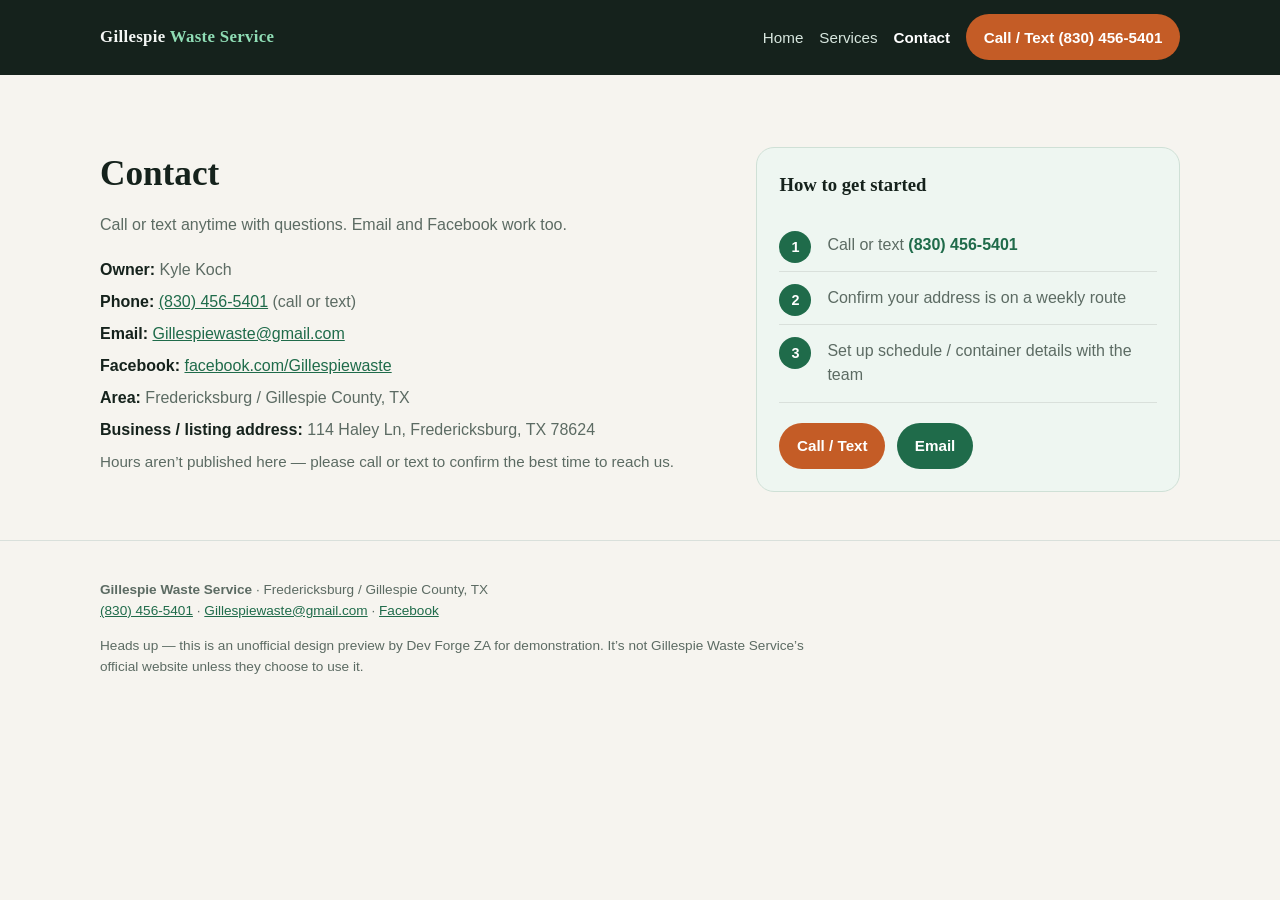
==== contact.html @ 2f37838c "Ship 3-page Gillespie Waste Service GitHub Pages preview. Home, Services, and Contact with call/text" ====
<!DOCTYPE html>
<html lang="en">
<head>
  <meta charset="utf-8" />
  <meta name="viewport" content="width=device-width, initial-scale=1" />
  <title>Contact | Gillespie Waste Service</title>
  <meta name="description" content="Call or text (830) 456-5401 · Gillespiewaste@gmail.com · Fredericksburg / Gillespie County, TX." />
  <meta property="og:title" content="Gillespie Waste Service | Gillespie County, TX" />
  <meta property="og:description" content="Call or text (830) 456-5401 · Gillespiewaste@gmail.com · Fredericksburg / Gillespie County, TX." />
  <meta property="og:type" content="website" />
  <link rel="icon" href="data:image/svg+xml,%3Csvg xmlns='http://www.w3.org/2000/svg' viewBox='0 0 64 64'%3E%3Crect width='64' height='64' rx='12' fill='%231f6b4a'/%3E%3Ctext x='32' y='42' text-anchor='middle' font-size='28' fill='white' font-family='Georgia'%3EG%3C/text%3E%3C/svg%3E" />
  <link rel="stylesheet" href="css/styles.css" />
</head>
<body>
  <header>
    <div class="wrap nav">
      <a class="brand" href="index.html">Gillespie <span>Waste Service</span></a>
      <nav>
        <a href="index.html">Home</a>
        <a href="services.html">Services</a>
        <a href="contact.html" aria-current="page">Contact</a>
        <a class="btn" href="tel:+18304565401">Call / Text (830) 456-5401</a>
      </nav>
    </div>
  </header>
  <main>
    <section>
      <div class="wrap two">
        <div>
          <h2>Contact</h2>
          <p class="lead">Call or text anytime with questions. Email and Facebook work too.</p>
          <div class="contact-lines" style="margin-top:1.25rem;">
            <p><strong>Owner:</strong> Kyle Koch</p>
            <p><strong>Phone:</strong> <a href="tel:+18304565401">(830) 456-5401</a> (call or text)</p>
            <p><strong>Email:</strong> <a href="mailto:Gillespiewaste@gmail.com">Gillespiewaste@gmail.com</a></p>
            <p><strong>Facebook:</strong> <a href="https://www.facebook.com/Gillespiewaste/" target="_blank" rel="noopener">facebook.com/Gillespiewaste</a></p>
            <p><strong>Area:</strong> Fredericksburg / Gillespie County, TX</p>
            <p><strong>Business / listing address:</strong> 114 Haley Ln, Fredericksburg, TX 78624</p>
            <p class="note">Hours aren’t published here — please call or text to confirm the best time to reach us.</p>
          </div>
        </div>
        <div class="panel">
          <h3>How to get started</h3>
          <ol class="steps">
            <li>Call or text <a href="tel:+18304565401">(830) 456-5401</a></li>
            <li>Confirm your address is on a weekly route</li>
            <li>Set up schedule / container details with the team</li>
          </ol>
          <div class="cta-row" style="margin-top:1.25rem;">
            <a class="btn" href="tel:+18304565401">Call / Text</a>
            <a class="btn secondary" href="mailto:Gillespiewaste@gmail.com?subject=Service%20inquiry">Email</a>
          </div>
        </div>
      </div>
    </section>
  </main>

  <footer>
    <div class="wrap">
      <p><strong>Gillespie Waste Service</strong> · Fredericksburg / Gillespie County, TX<br>
      <a href="tel:+18304565401">(830) 456-5401</a> ·
      <a href="mailto:Gillespiewaste@gmail.com">Gillespiewaste@gmail.com</a> ·
      <a href="https://www.facebook.com/Gillespiewaste/" target="_blank" rel="noopener">Facebook</a></p>
      <p class="footer-disclaimer">Heads up — this is an unofficial design preview by Dev Forge ZA for demonstration. It’s not Gillespie Waste Service’s official website unless they choose to use it.</p>
    </div>
  </footer>
  <div class="sticky-call" aria-label="Quick contact">
    <a href="tel:+18304565401">Call / Text</a>
    <a class="secondary" href="mailto:Gillespiewaste@gmail.com">Email</a>
  </div>
</body>
</html>
---- css/styles.css ----
/* Gillespie Waste Service — shared styles */
:root {
  --ink: #15221c;
  --muted: #5c6b63;
  --paper: #f6f4ef;
  --card: #ffffff;
  --line: #d9e0db;
  --green: #1f6b4a;
  --green-dark: #164d36;
  --accent: #c45c26;
}
* { box-sizing: border-box; }
body {
  margin: 0;
  font-family: "Source Sans 3", Arial, Helvetica, sans-serif;
  color: var(--ink);
  background: var(--paper);
  line-height: 1.55;
}
h1, h2, h3, .brand {
  font-family: Georgia, "Times New Roman", serif;
}
a { color: var(--green); }
.wrap { width: min(1080px, calc(100% - 2rem)); margin: 0 auto; }
header {
  background: var(--ink);
  color: #f4f7f5;
  position: sticky;
  top: 0;
  z-index: 10;
}
.nav {
  display: flex;
  align-items: center;
  justify-content: space-between;
  gap: 1rem;
  padding: 0.9rem 0;
}
.brand { font-weight: 700; letter-spacing: 0.02em; text-decoration: none; color: inherit; font-size: 1.05rem; }
.brand span { color: #8fddb5; }
nav { display: flex; gap: 1rem; flex-wrap: wrap; align-items: center; }
nav a { color: #d7e6de; text-decoration: none; font-size: 0.95rem; }
nav a[aria-current="page"] { color: #fff; font-weight: 700; }
.btn {
  display: inline-block;
  background: var(--accent);
  color: #fff !important;
  text-decoration: none;
  padding: 0.7rem 1.1rem;
  border-radius: 999px;
  font-weight: 700;
  font-size: 0.95rem;
  border: none;
}
.btn.secondary { background: var(--green); }
.btn.ghost {
  background: transparent;
  border: 1px solid rgba(255,255,255,0.45);
  color: #fff !important;
}
.btn:hover { filter: brightness(1.05); }
.hero {
  padding: 3.25rem 0 2.5rem;
  background:
    linear-gradient(120deg, rgba(21,34,28,0.94), rgba(31,107,74,0.8)),
    radial-gradient(circle at 20% 20%, #2f8a61, #15221c 55%);
  color: #f4f7f5;
}
.hero h1 {
  font-size: clamp(2rem, 4vw, 3.1rem);
  line-height: 1.15;
  margin: 0 0 1rem;
  max-width: 16ch;
}
.hero p { max-width: 38rem; font-size: 1.12rem; color: #d9ebe1; margin: 0; }
.cta-row { display: flex; flex-wrap: wrap; gap: 0.75rem; margin-top: 1.5rem; }
.trust {
  display: grid;
  grid-template-columns: repeat(3, 1fr);
  gap: 1rem;
  margin: 2rem 0 0;
}
.card {
  background: var(--card);
  border: 1px solid var(--line);
  border-radius: 16px;
  padding: 1.25rem;
  box-shadow: 0 8px 24px rgba(21,34,28,0.04);
}
.card h3 { margin: 0 0 0.4rem; font-size: 1.15rem; }
.card p { margin: 0; color: var(--muted); font-size: 0.95rem; }
section { padding: 3rem 0; }
section h2 { margin: 0 0 0.75rem; font-size: clamp(1.6rem, 3vw, 2.2rem); }
.lead { color: var(--muted); max-width: 42rem; margin: 0; }
.two {
  display: grid;
  grid-template-columns: 1.2fr 0.8fr;
  gap: 1.25rem;
  margin-top: 1.5rem;
}
.list { margin: 1rem 0 0; padding-left: 1.1rem; color: var(--muted); }
.list li { margin: 0.4rem 0; }
.panel {
  background: #eef6f1;
  border: 1px solid #cfe0d6;
  border-radius: 18px;
  padding: 1.4rem;
}
.panel h3 { margin-top: 0; }
.panel a { font-weight: 700; text-decoration: none; }
.note { color: var(--muted); font-size: 0.95rem; }
.steps { counter-reset: step; list-style: none; padding: 0; margin: 1.25rem 0 0; }
.steps li {
  counter-increment: step;
  position: relative;
  padding: 0.85rem 0 0.85rem 3rem;
  border-bottom: 1px solid var(--line);
  color: var(--muted);
}
.steps li::before {
  content: counter(step);
  position: absolute;
  left: 0;
  top: 0.75rem;
  width: 2rem;
  height: 2rem;
  border-radius: 50%;
  background: var(--green);
  color: #fff;
  display: grid;
  place-items: center;
  font-weight: 700;
  font-size: 0.9rem;
}
.contact-lines p { margin: 0.45rem 0; color: var(--muted); }
.contact-lines strong { color: var(--ink); }
footer {
  border-top: 1px solid var(--line);
  padding: 1.5rem 0 5rem;
  color: var(--muted);
  font-size: 0.85rem;
}
.footer-disclaimer { margin-top: 0.75rem; max-width: 46rem; }
.sticky-call {
  position: fixed;
  left: 0; right: 0; bottom: 0;
  display: none;
  gap: 0.5rem;
  padding: 0.65rem 0.85rem;
  background: rgba(21,34,28,0.96);
  z-index: 20;
}
.sticky-call a {
  flex: 1;
  text-align: center;
  text-decoration: none;
  color: #fff;
  background: var(--accent);
  padding: 0.75rem;
  border-radius: 10px;
  font-weight: 700;
}
.sticky-call a.secondary { background: var(--green); }
@media (max-width: 800px) {
  .trust, .two { grid-template-columns: 1fr; }
  .nav { flex-direction: column; align-items: flex-start; }
  .sticky-call { display: flex; }
}
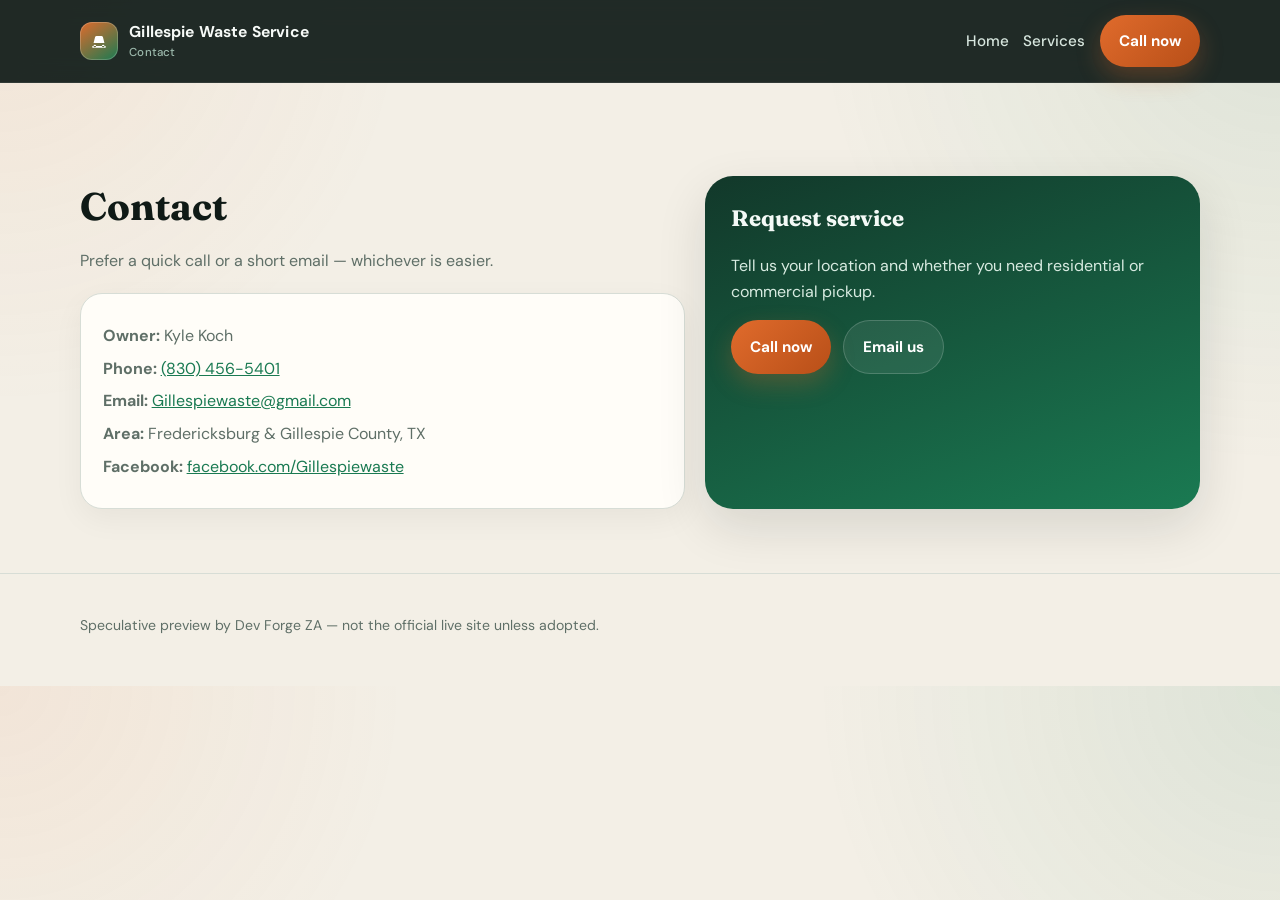
==== commit ea46d9d8: "Upgrade Gillespie preview visuals" ====
--- a/contact.html
+++ b/contact.html
@@ -4,69 +4,49 @@
   <meta charset="utf-8" />
   <meta name="viewport" content="width=device-width, initial-scale=1" />
   <title>Contact | Gillespie Waste Service</title>
-  <meta name="description" content="Call or text (830) 456-5401 · Gillespiewaste@gmail.com · Fredericksburg / Gillespie County, TX." />
-  <meta property="og:title" content="Gillespie Waste Service | Gillespie County, TX" />
-  <meta property="og:description" content="Call or text (830) 456-5401 · Gillespiewaste@gmail.com · Fredericksburg / Gillespie County, TX." />
-  <meta property="og:type" content="website" />
-  <link rel="icon" href="data:image/svg+xml,%3Csvg xmlns='http://www.w3.org/2000/svg' viewBox='0 0 64 64'%3E%3Crect width='64' height='64' rx='12' fill='%231f6b4a'/%3E%3Ctext x='32' y='42' text-anchor='middle' font-size='28' fill='white' font-family='Georgia'%3EG%3C/text%3E%3C/svg%3E" />
   <link rel="stylesheet" href="css/styles.css" />
 </head>
 <body>
   <header>
     <div class="wrap nav">
-      <a class="brand" href="index.html">Gillespie <span>Waste Service</span></a>
+      <a class="brand" href="index.html">
+        <span class="brand-mark" aria-hidden="true"><svg viewBox="0 0 24 24"><path d="M4 18h16v2H4zm1.5-3.5 1.8-7.2A2 2 0 0 1 9.25 6h5.5a2 2 0 0 1 1.95 1.3L18.5 14.5H5.5zM7 16.5a1.5 1.5 0 1 0 0 3 1.5 1.5 0 0 0 0-3zm10 0a1.5 1.5 0 1 0 0 3 1.5 1.5 0 0 0 0-3z"/></svg></span>
+        <span><strong>Gillespie Waste Service</strong><small>Contact</small></span>
+      </a>
       <nav>
         <a href="index.html">Home</a>
         <a href="services.html">Services</a>
-        <a href="contact.html" aria-current="page">Contact</a>
-        <a class="btn" href="tel:+18304565401">Call / Text (830) 456-5401</a>
+        <a class="btn" href="tel:+18304565401">Call now</a>
       </nav>
     </div>
   </header>
   <main>
     <section>
-      <div class="wrap two">
+      <div class="wrap split">
         <div>
           <h2>Contact</h2>
-          <p class="lead">Call or text anytime with questions. Email and Facebook work too.</p>
-          <div class="contact-lines" style="margin-top:1.25rem;">
-            <p><strong>Owner:</strong> Kyle Koch</p>
-            <p><strong>Phone:</strong> <a href="tel:+18304565401">(830) 456-5401</a> (call or text)</p>
-            <p><strong>Email:</strong> <a href="mailto:Gillespiewaste@gmail.com">Gillespiewaste@gmail.com</a></p>
-            <p><strong>Facebook:</strong> <a href="https://www.facebook.com/Gillespiewaste/" target="_blank" rel="noopener">facebook.com/Gillespiewaste</a></p>
-            <p><strong>Area:</strong> Fredericksburg / Gillespie County, TX</p>
-            <p><strong>Business / listing address:</strong> 114 Haley Ln, Fredericksburg, TX 78624</p>
-            <p class="note">Hours aren’t published here — please call or text to confirm the best time to reach us.</p>
+          <p class="lead">Prefer a quick call or a short email — whichever is easier.</p>
+          <div class="card" style="margin-top:1.2rem;">
+            <div class="contact-lines">
+              <p><strong>Owner:</strong> Kyle Koch</p>
+              <p><strong>Phone:</strong> <a href="tel:+18304565401">(830) 456-5401</a></p>
+              <p><strong>Email:</strong> <a href="mailto:Gillespiewaste@gmail.com">Gillespiewaste@gmail.com</a></p>
+              <p><strong>Area:</strong> Fredericksburg &amp; Gillespie County, TX</p>
+              <p><strong>Facebook:</strong> <a href="https://www.facebook.com/Gillespiewaste" target="_blank" rel="noopener">facebook.com/Gillespiewaste</a></p>
+            </div>
           </div>
         </div>
         <div class="panel">
-          <h3>How to get started</h3>
-          <ol class="steps">
-            <li>Call or text <a href="tel:+18304565401">(830) 456-5401</a></li>
-            <li>Confirm your address is on a weekly route</li>
-            <li>Set up schedule / container details with the team</li>
-          </ol>
-          <div class="cta-row" style="margin-top:1.25rem;">
-            <a class="btn" href="tel:+18304565401">Call / Text</a>
-            <a class="btn secondary" href="mailto:Gillespiewaste@gmail.com?subject=Service%20inquiry">Email</a>
+          <h3>Request service</h3>
+          <p>Tell us your location and whether you need residential or commercial pickup.</p>
+          <div class="cta-row" style="margin-top:1rem;">
+            <a class="btn" href="tel:+18304565401">Call now</a>
+            <a class="btn ghost" href="mailto:Gillespiewaste@gmail.com?subject=Service%20inquiry">Email us</a>
           </div>
         </div>
       </div>
     </section>
   </main>
-
-  <footer>
-    <div class="wrap">
-      <p><strong>Gillespie Waste Service</strong> · Fredericksburg / Gillespie County, TX<br>
-      <a href="tel:+18304565401">(830) 456-5401</a> ·
-      <a href="mailto:Gillespiewaste@gmail.com">Gillespiewaste@gmail.com</a> ·
-      <a href="https://www.facebook.com/Gillespiewaste/" target="_blank" rel="noopener">Facebook</a></p>
-      <p class="footer-disclaimer">Heads up — this is an unofficial design preview by Dev Forge ZA for demonstration. It’s not Gillespie Waste Service’s official website unless they choose to use it.</p>
-    </div>
-  </footer>
-  <div class="sticky-call" aria-label="Quick contact">
-    <a href="tel:+18304565401">Call / Text</a>
-    <a class="secondary" href="mailto:Gillespiewaste@gmail.com">Email</a>
-  </div>
+  <footer><div class="wrap"><p>Speculative preview by Dev Forge ZA — not the official live site unless adopted.</p></div></footer>
 </body>
 </html>
--- a/css/styles.css
+++ b/css/styles.css
@@ -1,168 +1,292 @@
-/* Gillespie Waste Service — shared styles */
+@import url('https://fonts.googleapis.com/css2?family=DM+Sans:ital,opsz,wght@0,9..40,400;0,9..40,500;0,9..40,700;1,9..40,400&family=Fraunces:opsz,wght@9..144,600;9..144,700&display=swap');
+
 :root {
-  --ink: #15221c;
-  --muted: #5c6b63;
-  --paper: #f6f4ef;
-  --card: #ffffff;
-  --line: #d9e0db;
-  --green: #1f6b4a;
-  --green-dark: #164d36;
-  --accent: #c45c26;
-}
+  --ink: #0f1a16;
+  --ink-soft: #24352e;
+  --muted: #5f6f67;
+  --paper: #f3efe6;
+  --card: #fffdf8;
+  --line: #d7ddd6;
+  --green: #1a7a52;
+  --green-deep: #0f4f35;
+  --accent: #e06b2c;
+  --accent-deep: #b84f18;
+  --cream: #fff8ec;
+  --shadow: 0 18px 50px rgba(15, 26, 22, 0.12);
+}
+
 * { box-sizing: border-box; }
+html { scroll-behavior: smooth; }
 body {
   margin: 0;
-  font-family: "Source Sans 3", Arial, Helvetica, sans-serif;
+  font-family: "DM Sans", Arial, Helvetica, sans-serif;
   color: var(--ink);
-  background: var(--paper);
-  line-height: 1.55;
-}
-h1, h2, h3, .brand {
-  font-family: Georgia, "Times New Roman", serif;
-}
+  background:
+    radial-gradient(circle at top left, rgba(224,107,44,0.08), transparent 28%),
+    radial-gradient(circle at top right, rgba(26,122,82,0.10), transparent 32%),
+    var(--paper);
+  line-height: 1.6;
+}
+img { max-width: 100%; display: block; }
 a { color: var(--green); }
-.wrap { width: min(1080px, calc(100% - 2rem)); margin: 0 auto; }
+.wrap { width: min(1120px, calc(100% - 2rem)); margin: 0 auto; }
+
 header {
-  background: var(--ink);
-  color: #f4f7f5;
   position: sticky;
   top: 0;
-  z-index: 10;
+  z-index: 20;
+  backdrop-filter: blur(14px);
+  background: rgba(15, 26, 22, 0.92);
+  border-bottom: 1px solid rgba(255,255,255,0.08);
 }
 .nav {
   display: flex;
   align-items: center;
   justify-content: space-between;
   gap: 1rem;
-  padding: 0.9rem 0;
-}
-.brand { font-weight: 700; letter-spacing: 0.02em; text-decoration: none; color: inherit; font-size: 1.05rem; }
-.brand span { color: #8fddb5; }
-nav { display: flex; gap: 1rem; flex-wrap: wrap; align-items: center; }
-nav a { color: #d7e6de; text-decoration: none; font-size: 0.95rem; }
-nav a[aria-current="page"] { color: #fff; font-weight: 700; }
+  padding: 0.95rem 0;
+}
+.brand {
+  display: flex;
+  align-items: center;
+  gap: 0.7rem;
+  text-decoration: none;
+  color: #f6faf7;
+  font-weight: 700;
+  letter-spacing: 0.01em;
+}
+.brand-mark {
+  width: 38px;
+  height: 38px;
+  border-radius: 12px;
+  background: linear-gradient(145deg, var(--accent), var(--green));
+  display: grid;
+  place-items: center;
+  box-shadow: inset 0 0 0 1px rgba(255,255,255,0.2);
+}
+.brand-mark svg { width: 20px; height: 20px; fill: #fff; }
+.brand strong { display: block; font-size: 0.98rem; }
+.brand small { display: block; color: #9bb8ab; font-size: 0.72rem; font-weight: 500; }
+nav { display: flex; gap: 0.9rem; flex-wrap: wrap; align-items: center; }
+nav a {
+  color: #d7e6de;
+  text-decoration: none;
+  font-size: 0.95rem;
+  font-weight: 500;
+}
 .btn {
-  display: inline-block;
-  background: var(--accent);
+  display: inline-flex;
+  align-items: center;
+  justify-content: center;
+  gap: 0.45rem;
+  background: linear-gradient(135deg, var(--accent), var(--accent-deep));
   color: #fff !important;
   text-decoration: none;
-  padding: 0.7rem 1.1rem;
+  padding: 0.85rem 1.2rem;
   border-radius: 999px;
   font-weight: 700;
   font-size: 0.95rem;
-  border: none;
-}
-.btn.secondary { background: var(--green); }
+  box-shadow: 0 10px 24px rgba(224,107,44,0.28);
+}
+.btn.secondary {
+  background: linear-gradient(135deg, var(--green), var(--green-deep));
+  box-shadow: 0 10px 24px rgba(26,122,82,0.25);
+}
 .btn.ghost {
-  background: transparent;
-  border: 1px solid rgba(255,255,255,0.45);
-  color: #fff !important;
-}
-.btn:hover { filter: brightness(1.05); }
+  background: rgba(255,255,255,0.08);
+  border: 1px solid rgba(255,255,255,0.18);
+  box-shadow: none;
+}
+.btn:hover { transform: translateY(-1px); }
+
 .hero {
-  padding: 3.25rem 0 2.5rem;
+  position: relative;
+  overflow: hidden;
+  color: #f7fbf8;
+  padding: 4.5rem 0 3.5rem;
   background:
-    linear-gradient(120deg, rgba(21,34,28,0.94), rgba(31,107,74,0.8)),
-    radial-gradient(circle at 20% 20%, #2f8a61, #15221c 55%);
-  color: #f4f7f5;
+    linear-gradient(115deg, rgba(15,26,22,0.92) 18%, rgba(15,79,53,0.78) 58%, rgba(224,107,44,0.45) 100%),
+    url('https://images.unsplash.com/photo-1532996122724-e3c354a0b4ba?auto=format&fit=crop&w=1600&q=80') center/cover;
+}
+.hero::after {
+  content: "";
+  position: absolute;
+  inset: auto -10% -40% auto;
+  width: 420px;
+  height: 420px;
+  background: radial-gradient(circle, rgba(224,107,44,0.35), transparent 65%);
+  pointer-events: none;
+}
+.hero-grid {
+  position: relative;
+  z-index: 1;
+  display: grid;
+  grid-template-columns: 1.15fr 0.85fr;
+  gap: 1.5rem;
+  align-items: stretch;
+}
+.eyebrow {
+  display: inline-flex;
+  align-items: center;
+  gap: 0.45rem;
+  padding: 0.35rem 0.75rem;
+  border-radius: 999px;
+  background: rgba(255,255,255,0.1);
+  border: 1px solid rgba(255,255,255,0.14);
+  font-size: 0.82rem;
+  font-weight: 600;
+  margin-bottom: 1rem;
 }
 .hero h1 {
-  font-size: clamp(2rem, 4vw, 3.1rem);
-  line-height: 1.15;
+  font-family: Fraunces, Georgia, serif;
+  font-size: clamp(2.4rem, 5vw, 3.8rem);
+  line-height: 1.05;
   margin: 0 0 1rem;
-  max-width: 16ch;
-}
-.hero p { max-width: 38rem; font-size: 1.12rem; color: #d9ebe1; margin: 0; }
-.cta-row { display: flex; flex-wrap: wrap; gap: 0.75rem; margin-top: 1.5rem; }
+  max-width: 11ch;
+}
+.hero p {
+  max-width: 36rem;
+  font-size: 1.08rem;
+  color: #d9ebe1;
+  margin: 0 0 1.5rem;
+}
+.cta-row { display: flex; flex-wrap: wrap; gap: 0.75rem; }
+.hero-card {
+  background: rgba(255,253,248,0.96);
+  color: var(--ink);
+  border-radius: 24px;
+  padding: 1.4rem;
+  box-shadow: var(--shadow);
+  border: 1px solid rgba(255,255,255,0.5);
+}
+.hero-card h3 {
+  font-family: Fraunces, Georgia, serif;
+  margin: 0 0 0.7rem;
+  font-size: 1.35rem;
+}
+.hero-card ul { margin: 0; padding-left: 1.1rem; color: var(--muted); }
+.hero-card li { margin: 0.4rem 0; }
 .trust {
+  display: grid;
+  grid-template-columns: repeat(3, 1fr);
+  gap: 0.85rem;
+  margin-top: 1.8rem;
+}
+.trust div {
+  background: rgba(255,255,255,0.08);
+  border: 1px solid rgba(255,255,255,0.12);
+  border-radius: 16px;
+  padding: 0.9rem 1rem;
+}
+.trust strong {
+  display: block;
+  font-family: Fraunces, Georgia, serif;
+  font-size: 1.35rem;
+}
+.trust span { color: #c5d9cf; font-size: 0.86rem; }
+
+section { padding: 4rem 0; }
+section h2 {
+  font-family: Fraunces, Georgia, serif;
+  font-size: clamp(1.8rem, 3vw, 2.5rem);
+  margin: 0 0 0.7rem;
+}
+.lead { color: var(--muted); max-width: 40rem; margin: 0; }
+
+.feature-grid {
   display: grid;
   grid-template-columns: repeat(3, 1fr);
   gap: 1rem;
-  margin: 2rem 0 0;
+  margin-top: 1.8rem;
 }
 .card {
   background: var(--card);
   border: 1px solid var(--line);
+  border-radius: 22px;
+  padding: 1.35rem;
+  box-shadow: 0 10px 30px rgba(15,26,22,0.05);
+}
+.icon {
+  width: 48px;
+  height: 48px;
+  border-radius: 14px;
+  display: grid;
+  place-items: center;
+  margin-bottom: 0.9rem;
+  background: linear-gradient(145deg, #e8f6ef, #fff3e8);
+}
+.icon svg { width: 24px; height: 24px; fill: var(--green-deep); }
+.card h3 {
+  margin: 0 0 0.45rem;
+  font-family: Fraunces, Georgia, serif;
+  font-size: 1.2rem;
+}
+.card p { margin: 0; color: var(--muted); }
+
+.split {
+  display: grid;
+  grid-template-columns: 1.1fr 0.9fr;
+  gap: 1.25rem;
+  margin-top: 1.8rem;
+  align-items: stretch;
+}
+.photo-panel {
+  border-radius: 28px;
+  min-height: 320px;
+  background:
+    linear-gradient(180deg, rgba(15,26,22,0.15), rgba(15,26,22,0.55)),
+    url('https://images.unsplash.com/photo-1611284446314-60a58ac0deb8?auto=format&fit=crop&w=1200&q=80') center/cover;
+  box-shadow: var(--shadow);
+  position: relative;
+  overflow: hidden;
+}
+.photo-panel .caption {
+  position: absolute;
+  left: 1rem;
+  right: 1rem;
+  bottom: 1rem;
+  background: rgba(255,253,248,0.94);
   border-radius: 16px;
-  padding: 1.25rem;
-  box-shadow: 0 8px 24px rgba(21,34,28,0.04);
-}
-.card h3 { margin: 0 0 0.4rem; font-size: 1.15rem; }
-.card p { margin: 0; color: var(--muted); font-size: 0.95rem; }
-section { padding: 3rem 0; }
-section h2 { margin: 0 0 0.75rem; font-size: clamp(1.6rem, 3vw, 2.2rem); }
-.lead { color: var(--muted); max-width: 42rem; margin: 0; }
-.two {
-  display: grid;
-  grid-template-columns: 1.2fr 0.8fr;
-  gap: 1.25rem;
-  margin-top: 1.5rem;
-}
-.list { margin: 1rem 0 0; padding-left: 1.1rem; color: var(--muted); }
-.list li { margin: 0.4rem 0; }
+  padding: 0.9rem 1rem;
+}
 .panel {
-  background: #eef6f1;
-  border: 1px solid #cfe0d6;
-  border-radius: 18px;
-  padding: 1.4rem;
-}
-.panel h3 { margin-top: 0; }
+  background: linear-gradient(160deg, #12382a, #1a7a52);
+  color: #f4faf7;
+  border-radius: 28px;
+  padding: 1.6rem;
+  box-shadow: var(--shadow);
+}
+.panel h3 {
+  font-family: Fraunces, Georgia, serif;
+  margin: 0 0 0.6rem;
+  font-size: 1.4rem;
+}
+.panel p, .panel a { color: #d8ebe1; }
 .panel a { font-weight: 700; text-decoration: none; }
-.note { color: var(--muted); font-size: 0.95rem; }
-.steps { counter-reset: step; list-style: none; padding: 0; margin: 1.25rem 0 0; }
-.steps li {
-  counter-increment: step;
-  position: relative;
-  padding: 0.85rem 0 0.85rem 3rem;
-  border-bottom: 1px solid var(--line);
-  color: var(--muted);
-}
-.steps li::before {
-  content: counter(step);
-  position: absolute;
-  left: 0;
-  top: 0.75rem;
-  width: 2rem;
-  height: 2rem;
-  border-radius: 50%;
-  background: var(--green);
-  color: #fff;
-  display: grid;
-  place-items: center;
-  font-weight: 700;
-  font-size: 0.9rem;
-}
-.contact-lines p { margin: 0.45rem 0; color: var(--muted); }
-.contact-lines strong { color: var(--ink); }
+.contact-lines p { margin: 0.45rem 0; }
+
+.band {
+  background: var(--cream);
+  border-block: 1px solid #eadfcd;
+}
+.quote {
+  font-family: Fraunces, Georgia, serif;
+  font-size: clamp(1.35rem, 2.5vw, 1.9rem);
+  line-height: 1.35;
+  max-width: 18ch;
+  margin: 0 0 0.8rem;
+}
+.muted { color: var(--muted); }
+
 footer {
   border-top: 1px solid var(--line);
-  padding: 1.5rem 0 5rem;
+  padding: 1.6rem 0 2.2rem;
   color: var(--muted);
-  font-size: 0.85rem;
-}
-.footer-disclaimer { margin-top: 0.75rem; max-width: 46rem; }
-.sticky-call {
-  position: fixed;
-  left: 0; right: 0; bottom: 0;
-  display: none;
-  gap: 0.5rem;
-  padding: 0.65rem 0.85rem;
-  background: rgba(21,34,28,0.96);
-  z-index: 20;
-}
-.sticky-call a {
-  flex: 1;
-  text-align: center;
-  text-decoration: none;
-  color: #fff;
-  background: var(--accent);
-  padding: 0.75rem;
-  border-radius: 10px;
-  font-weight: 700;
-}
-.sticky-call a.secondary { background: var(--green); }
-@media (max-width: 800px) {
-  .trust, .two { grid-template-columns: 1fr; }
+  font-size: 0.88rem;
+}
+
+@media (max-width: 860px) {
+  .hero-grid, .feature-grid, .split, .trust { grid-template-columns: 1fr; }
   .nav { flex-direction: column; align-items: flex-start; }
-  .sticky-call { display: flex; }
-}
+  .hero h1 { max-width: none; }
+}
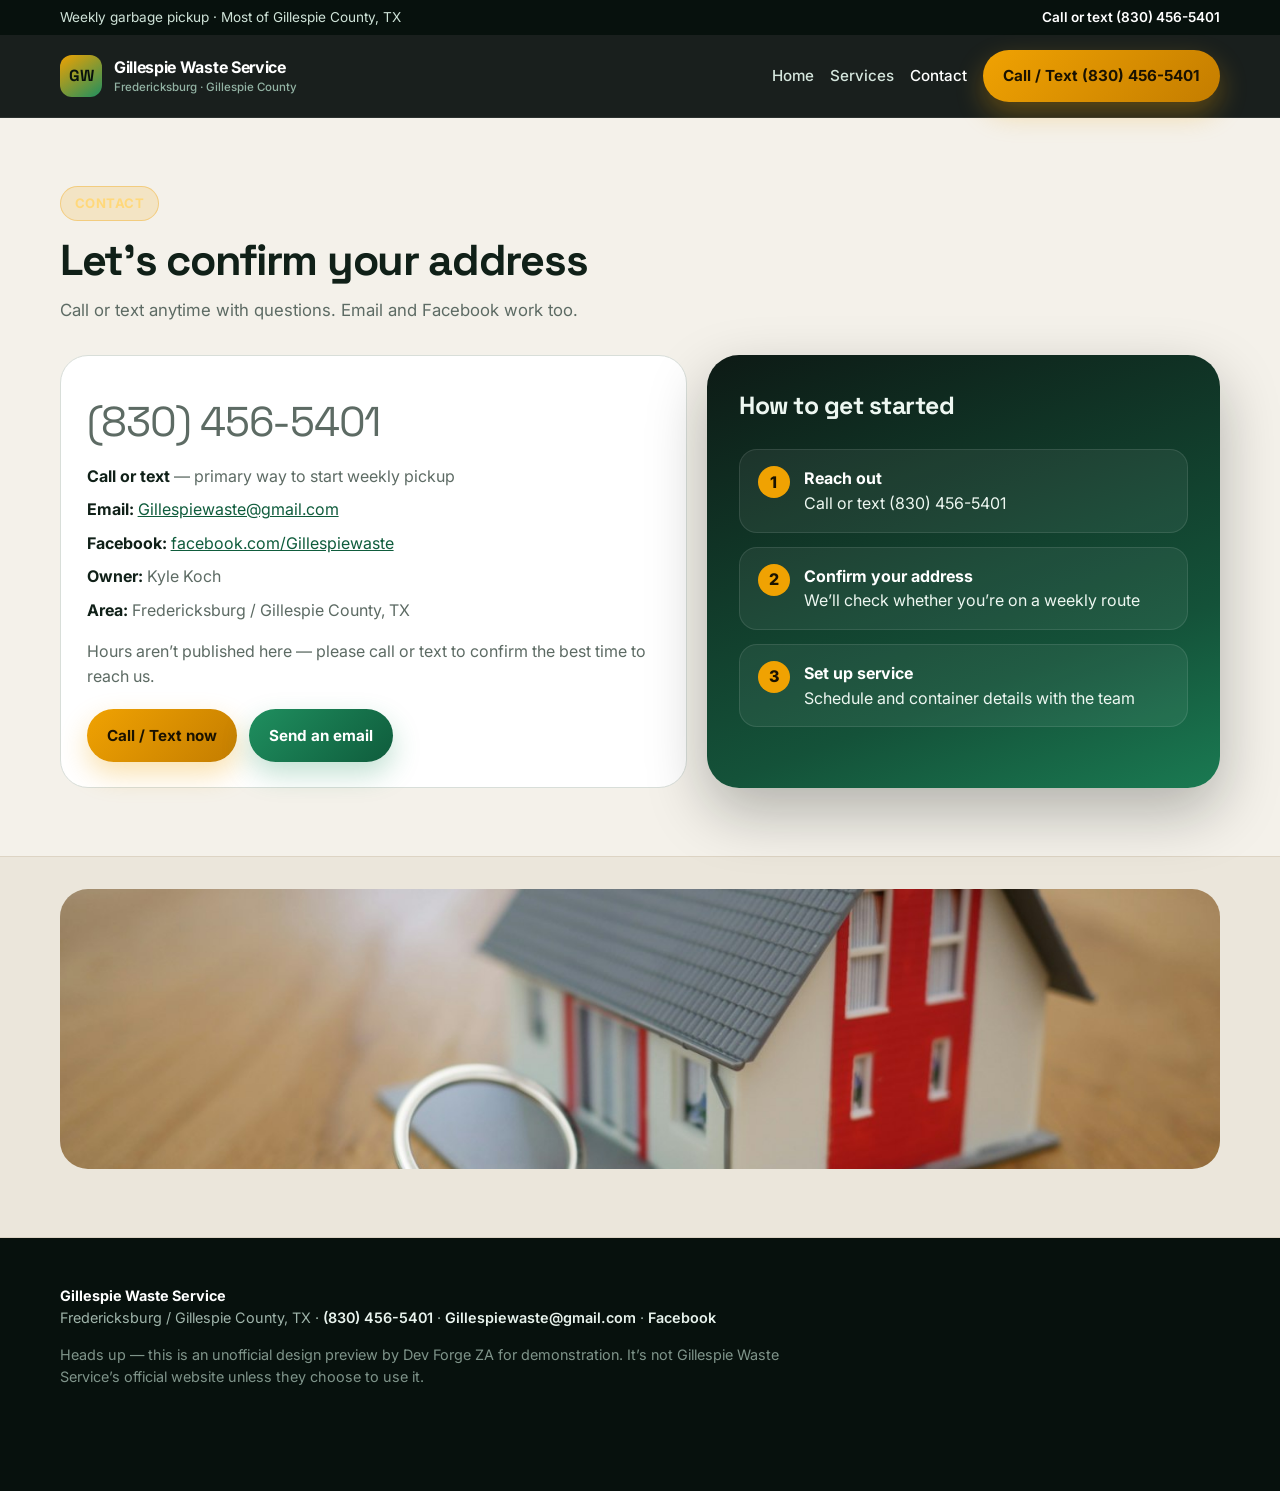
==== commit 117d3f60: "Full redesign: premium Gillespie Waste marketing site. Photo hero, stronger brand system, Home/Servi" ====
--- a/contact.html
+++ b/contact.html
@@ -4,49 +4,88 @@
   <meta charset="utf-8" />
   <meta name="viewport" content="width=device-width, initial-scale=1" />
   <title>Contact | Gillespie Waste Service</title>
+  <meta name="description" content="Call or text (830) 456-5401 · Gillespiewaste@gmail.com · Fredericksburg / Gillespie County, TX." />
+  <meta property="og:title" content="Gillespie Waste Service | Gillespie County, TX" />
+  <meta property="og:description" content="Call or text (830) 456-5401 · Gillespiewaste@gmail.com · Fredericksburg / Gillespie County, TX." />
+  <meta property="og:image" content="images/hero.jpg" />
+  <link rel="icon" href="data:image/svg+xml,%3Csvg xmlns='http://www.w3.org/2000/svg' viewBox='0 0 64 64'%3E%3Crect width='64' height='64' rx='14' fill='%23f0a202'/%3E%3Ctext x='32' y='42' text-anchor='middle' font-size='26' font-family='Arial' font-weight='700' fill='%2307110d'%3EG%3C/text%3E%3C/svg%3E" />
   <link rel="stylesheet" href="css/styles.css" />
 </head>
 <body>
+  <div class="topbar">
+    <div class="wrap">
+      <span>Weekly garbage pickup · Most of Gillespie County, TX</span>
+      <a href="tel:+18304565401">Call or text (830) 456-5401</a>
+    </div>
+  </div>
   <header>
     <div class="wrap nav">
       <a class="brand" href="index.html">
-        <span class="brand-mark" aria-hidden="true"><svg viewBox="0 0 24 24"><path d="M4 18h16v2H4zm1.5-3.5 1.8-7.2A2 2 0 0 1 9.25 6h5.5a2 2 0 0 1 1.95 1.3L18.5 14.5H5.5zM7 16.5a1.5 1.5 0 1 0 0 3 1.5 1.5 0 0 0 0-3zm10 0a1.5 1.5 0 1 0 0 3 1.5 1.5 0 0 0 0-3z"/></svg></span>
-        <span><strong>Gillespie Waste Service</strong><small>Contact</small></span>
+        <span class="brand-badge" aria-hidden="true">GW</span>
+        <span>
+          <strong>Gillespie Waste Service</strong>
+          <small>Fredericksburg · Gillespie County</small>
+        </span>
       </a>
       <nav>
         <a href="index.html">Home</a>
         <a href="services.html">Services</a>
-        <a class="btn" href="tel:+18304565401">Call now</a>
+        <a href="contact.html" aria-current="page">Contact</a>
+        <a class="btn btn-amber" href="tel:+18304565401">Call / Text (830) 456-5401</a>
       </nav>
     </div>
   </header>
   <main>
     <section>
-      <div class="wrap split">
-        <div>
-          <h2>Contact</h2>
-          <p class="lead">Prefer a quick call or a short email — whichever is easier.</p>
-          <div class="card" style="margin-top:1.2rem;">
-            <div class="contact-lines">
-              <p><strong>Owner:</strong> Kyle Koch</p>
-              <p><strong>Phone:</strong> <a href="tel:+18304565401">(830) 456-5401</a></p>
-              <p><strong>Email:</strong> <a href="mailto:Gillespiewaste@gmail.com">Gillespiewaste@gmail.com</a></p>
-              <p><strong>Area:</strong> Fredericksburg &amp; Gillespie County, TX</p>
-              <p><strong>Facebook:</strong> <a href="https://www.facebook.com/Gillespiewaste" target="_blank" rel="noopener">facebook.com/Gillespiewaste</a></p>
+      <div class="wrap">
+        <div class="eyebrow">Contact</div>
+        <h2 style="margin-top:1rem;">Let’s confirm your address</h2>
+        <p class="lead">Call or text anytime with questions. Email and Facebook work too.</p>
+        <div class="contact-grid">
+          <div class="contact-card">
+            <p class="phone-xl"><a href="tel:+18304565401">(830) 456-5401</a></p>
+            <p><strong>Call or text</strong> — primary way to start weekly pickup</p>
+            <p><strong>Email:</strong> <a href="mailto:Gillespiewaste@gmail.com">Gillespiewaste@gmail.com</a></p>
+            <p><strong>Facebook:</strong> <a href="https://www.facebook.com/Gillespiewaste/" target="_blank" rel="noopener">facebook.com/Gillespiewaste</a></p>
+            <p><strong>Owner:</strong> Kyle Koch</p>
+            <p><strong>Area:</strong> Fredericksburg / Gillespie County, TX</p>
+            <p style="margin-top:1rem;">Hours aren’t published here — please call or text to confirm the best time to reach us.</p>
+            <div class="cta-row" style="margin-top:1.3rem;">
+              <a class="btn btn-amber" href="tel:+18304565401">Call / Text now</a>
+              <a class="btn btn-green" href="mailto:Gillespiewaste@gmail.com?subject=Service%20inquiry">Send an email</a>
             </div>
           </div>
-        </div>
-        <div class="panel">
-          <h3>Request service</h3>
-          <p>Tell us your location and whether you need residential or commercial pickup.</p>
-          <div class="cta-row" style="margin-top:1rem;">
-            <a class="btn" href="tel:+18304565401">Call now</a>
-            <a class="btn ghost" href="mailto:Gillespiewaste@gmail.com?subject=Service%20inquiry">Email us</a>
+          <div class="dark-panel">
+            <h3>How to get started</h3>
+            <ol class="steps">
+              <li><div><strong style="color:#fff">Reach out</strong><div>Call or text (830) 456-5401</div></div></li>
+              <li><div><strong style="color:#fff">Confirm your address</strong><div>We’ll check whether you’re on a weekly route</div></div></li>
+              <li><div><strong style="color:#fff">Set up service</strong><div>Schedule and container details with the team</div></div></li>
+            </ol>
           </div>
         </div>
       </div>
     </section>
+    <section class="band" style="padding-top:0;">
+      <div class="wrap" style="padding-top:2rem;">
+        <img src="images/neighborhood.jpg" alt="Local residential area" width="1400" height="700" style="width:100%;height:280px;object-fit:cover;border-radius:28px;" />
+      </div>
+    </section>
   </main>
-  <footer><div class="wrap"><p>Speculative preview by Dev Forge ZA — not the official live site unless adopted.</p></div></footer>
+
+  <footer>
+    <div class="wrap">
+      <p><strong style="color:#fff">Gillespie Waste Service</strong><br>
+      Fredericksburg / Gillespie County, TX ·
+      <a href="tel:+18304565401">(830) 456-5401</a> ·
+      <a href="mailto:Gillespiewaste@gmail.com">Gillespiewaste@gmail.com</a> ·
+      <a href="https://www.facebook.com/Gillespiewaste/" target="_blank" rel="noopener">Facebook</a></p>
+      <p class="footer-disclaimer">Heads up — this is an unofficial design preview by Dev Forge ZA for demonstration. It’s not Gillespie Waste Service’s official website unless they choose to use it.</p>
+    </div>
+  </footer>
+  <div class="sticky-call" aria-label="Quick contact">
+    <a class="call" href="tel:+18304565401">Call / Text</a>
+    <a class="mail" href="mailto:Gillespiewaste@gmail.com">Email</a>
+  </div>
 </body>
 </html>
--- a/css/styles.css
+++ b/css/styles.css
@@ -1,42 +1,51 @@
-@import url('https://fonts.googleapis.com/css2?family=DM+Sans:ital,opsz,wght@0,9..40,400;0,9..40,500;0,9..40,700;1,9..40,400&family=Fraunces:opsz,wght@9..144,600;9..144,700&display=swap');
+@import url('https://fonts.googleapis.com/css2?family=Inter:wght@400;500;600;700;800&family=Space+Grotesk:wght@500;600;700&display=swap');
 
 :root {
-  --ink: #0f1a16;
-  --ink-soft: #24352e;
-  --muted: #5f6f67;
-  --paper: #f3efe6;
-  --card: #fffdf8;
-  --line: #d7ddd6;
-  --green: #1a7a52;
-  --green-deep: #0f4f35;
-  --accent: #e06b2c;
-  --accent-deep: #b84f18;
-  --cream: #fff8ec;
-  --shadow: 0 18px 50px rgba(15, 26, 22, 0.12);
+  --bg: #0b1210;
+  --bg-soft: #121c18;
+  --panel: #16241e;
+  --paper: #f4f1ea;
+  --card: #ffffff;
+  --ink: #102018;
+  --muted: #5d6b64;
+  --line: #d8ded9;
+  --green: #1f8f5f;
+  --green-deep: #0f5c3c;
+  --amber: #f0a202;
+  --amber-deep: #c47d00;
+  --cream: #fff7e8;
+  --white: #f7faf8;
+  --shadow: 0 24px 60px rgba(8, 16, 12, 0.28);
 }
 
 * { box-sizing: border-box; }
 html { scroll-behavior: smooth; }
 body {
   margin: 0;
-  font-family: "DM Sans", Arial, Helvetica, sans-serif;
+  font-family: Inter, system-ui, sans-serif;
   color: var(--ink);
-  background:
-    radial-gradient(circle at top left, rgba(224,107,44,0.08), transparent 28%),
-    radial-gradient(circle at top right, rgba(26,122,82,0.10), transparent 32%),
-    var(--paper);
-  line-height: 1.6;
+  background: var(--paper);
+  line-height: 1.55;
 }
 img { max-width: 100%; display: block; }
-a { color: var(--green); }
-.wrap { width: min(1120px, calc(100% - 2rem)); margin: 0 auto; }
+a { color: var(--green-deep); }
+.wrap { width: min(1160px, calc(100% - 2rem)); margin: 0 auto; }
+
+.topbar {
+  background: #07110d;
+  color: #cfe3d8;
+  font-size: 0.85rem;
+  padding: 0.45rem 0;
+}
+.topbar .wrap { display: flex; justify-content: space-between; gap: 1rem; flex-wrap: wrap; }
+.topbar a { color: #fff; font-weight: 600; text-decoration: none; }
 
 header {
   position: sticky;
   top: 0;
-  z-index: 20;
-  backdrop-filter: blur(14px);
-  background: rgba(15, 26, 22, 0.92);
+  z-index: 40;
+  background: rgba(11, 18, 16, 0.94);
+  backdrop-filter: blur(16px);
   border-bottom: 1px solid rgba(255,255,255,0.08);
 }
 .nav {
@@ -44,249 +53,325 @@
   align-items: center;
   justify-content: space-between;
   gap: 1rem;
-  padding: 0.95rem 0;
+  padding: 0.9rem 0;
 }
 .brand {
   display: flex;
   align-items: center;
-  gap: 0.7rem;
+  gap: 0.75rem;
   text-decoration: none;
-  color: #f6faf7;
+  color: #fff;
+}
+.brand-badge {
+  width: 42px;
+  height: 42px;
+  border-radius: 12px;
+  background: linear-gradient(145deg, var(--amber), var(--green));
+  display: grid;
+  place-items: center;
+  font-family: "Space Grotesk", sans-serif;
   font-weight: 700;
-  letter-spacing: 0.01em;
-}
-.brand-mark {
-  width: 38px;
-  height: 38px;
-  border-radius: 12px;
-  background: linear-gradient(145deg, var(--accent), var(--green));
-  display: grid;
-  place-items: center;
-  box-shadow: inset 0 0 0 1px rgba(255,255,255,0.2);
-}
-.brand-mark svg { width: 20px; height: 20px; fill: #fff; }
-.brand strong { display: block; font-size: 0.98rem; }
-.brand small { display: block; color: #9bb8ab; font-size: 0.72rem; font-weight: 500; }
-nav { display: flex; gap: 0.9rem; flex-wrap: wrap; align-items: center; }
+  color: #08110d;
+}
+.brand strong { display: block; font-size: 1rem; letter-spacing: -0.02em; }
+.brand small { display: block; color: #93b3a4; font-size: 0.72rem; font-weight: 500; }
+nav { display: flex; gap: 1rem; flex-wrap: wrap; align-items: center; }
 nav a {
-  color: #d7e6de;
+  color: #d5e6dd;
   text-decoration: none;
+  font-weight: 500;
   font-size: 0.95rem;
-  font-weight: 500;
-}
+}
+nav a[aria-current="page"] { color: #fff; }
+
 .btn {
   display: inline-flex;
   align-items: center;
   justify-content: center;
-  gap: 0.45rem;
-  background: linear-gradient(135deg, var(--accent), var(--accent-deep));
-  color: #fff !important;
+  gap: 0.4rem;
+  padding: 0.9rem 1.25rem;
+  border-radius: 999px;
   text-decoration: none;
-  padding: 0.85rem 1.2rem;
-  border-radius: 999px;
   font-weight: 700;
   font-size: 0.95rem;
-  box-shadow: 0 10px 24px rgba(224,107,44,0.28);
-}
-.btn.secondary {
+  border: 0;
+  cursor: pointer;
+  transition: transform .15s ease, filter .15s ease;
+}
+.btn:hover { transform: translateY(-1px); filter: brightness(1.05); }
+.btn-amber {
+  background: linear-gradient(135deg, var(--amber), var(--amber-deep));
+  color: #1a1200 !important;
+  box-shadow: 0 12px 28px rgba(240, 162, 2, 0.32);
+}
+.btn-green {
   background: linear-gradient(135deg, var(--green), var(--green-deep));
-  box-shadow: 0 10px 24px rgba(26,122,82,0.25);
-}
-.btn.ghost {
+  color: #fff !important;
+  box-shadow: 0 12px 28px rgba(31, 143, 95, 0.28);
+}
+.btn-ghost {
   background: rgba(255,255,255,0.08);
+  color: #fff !important;
   border: 1px solid rgba(255,255,255,0.18);
-  box-shadow: none;
-}
-.btn:hover { transform: translateY(-1px); }
+}
 
 .hero {
   position: relative;
+  min-height: clamp(520px, 78vh, 720px);
+  display: grid;
+  align-items: end;
+  color: #fff;
   overflow: hidden;
-  color: #f7fbf8;
-  padding: 4.5rem 0 3.5rem;
-  background:
-    linear-gradient(115deg, rgba(15,26,22,0.92) 18%, rgba(15,79,53,0.78) 58%, rgba(224,107,44,0.45) 100%),
-    url('https://images.unsplash.com/photo-1532996122724-e3c354a0b4ba?auto=format&fit=crop&w=1600&q=80') center/cover;
-}
-.hero::after {
+  background: #0b1210;
+}
+.hero-media {
+  position: absolute;
+  inset: 0;
+}
+.hero-media img {
+  width: 100%;
+  height: 100%;
+  object-fit: cover;
+  transform: scale(1.02);
+}
+.hero-media::after {
   content: "";
   position: absolute;
-  inset: auto -10% -40% auto;
-  width: 420px;
-  height: 420px;
-  background: radial-gradient(circle, rgba(224,107,44,0.35), transparent 65%);
-  pointer-events: none;
-}
-.hero-grid {
+  inset: 0;
+  background:
+    linear-gradient(90deg, rgba(7,14,11,0.92) 0%, rgba(7,14,11,0.72) 42%, rgba(7,14,11,0.35) 100%),
+    linear-gradient(180deg, rgba(7,14,11,0.25) 0%, rgba(7,14,11,0.75) 100%);
+}
+.hero-content {
   position: relative;
   z-index: 1;
-  display: grid;
-  grid-template-columns: 1.15fr 0.85fr;
-  gap: 1.5rem;
-  align-items: stretch;
+  padding: 5.5rem 0 3.5rem;
 }
 .eyebrow {
   display: inline-flex;
   align-items: center;
   gap: 0.45rem;
-  padding: 0.35rem 0.75rem;
+  padding: 0.4rem 0.85rem;
   border-radius: 999px;
-  background: rgba(255,255,255,0.1);
-  border: 1px solid rgba(255,255,255,0.14);
+  background: rgba(240, 162, 2, 0.16);
+  border: 1px solid rgba(240, 162, 2, 0.35);
+  color: #ffd87a;
   font-size: 0.82rem;
-  font-weight: 600;
-  margin-bottom: 1rem;
+  font-weight: 700;
+  letter-spacing: 0.04em;
+  text-transform: uppercase;
 }
 .hero h1 {
-  font-family: Fraunces, Georgia, serif;
-  font-size: clamp(2.4rem, 5vw, 3.8rem);
-  line-height: 1.05;
-  margin: 0 0 1rem;
+  font-family: "Space Grotesk", Inter, sans-serif;
+  font-size: clamp(2.6rem, 6vw, 4.4rem);
+  line-height: 0.98;
+  letter-spacing: -0.035em;
   max-width: 11ch;
-}
-.hero p {
-  max-width: 36rem;
-  font-size: 1.08rem;
-  color: #d9ebe1;
-  margin: 0 0 1.5rem;
+  margin: 1rem 0 1rem;
+}
+.hero .sub {
+  max-width: 34rem;
+  color: #d5e4dc;
+  font-size: 1.12rem;
+  margin: 0 0 1.6rem;
 }
 .cta-row { display: flex; flex-wrap: wrap; gap: 0.75rem; }
-.hero-card {
-  background: rgba(255,253,248,0.96);
-  color: var(--ink);
-  border-radius: 24px;
-  padding: 1.4rem;
-  box-shadow: var(--shadow);
-  border: 1px solid rgba(255,255,255,0.5);
-}
-.hero-card h3 {
-  font-family: Fraunces, Georgia, serif;
-  margin: 0 0 0.7rem;
-  font-size: 1.35rem;
-}
-.hero-card ul { margin: 0; padding-left: 1.1rem; color: var(--muted); }
-.hero-card li { margin: 0.4rem 0; }
-.trust {
-  display: grid;
-  grid-template-columns: repeat(3, 1fr);
+.hero-stats {
+  display: grid;
+  grid-template-columns: repeat(3, minmax(0, 1fr));
   gap: 0.85rem;
-  margin-top: 1.8rem;
-}
-.trust div {
+  margin-top: 2rem;
+  max-width: 640px;
+}
+.hero-stats div {
   background: rgba(255,255,255,0.08);
   border: 1px solid rgba(255,255,255,0.12);
-  border-radius: 16px;
-  padding: 0.9rem 1rem;
-}
-.trust strong {
+  border-radius: 18px;
+  padding: 1rem 1.05rem;
+  backdrop-filter: blur(8px);
+}
+.hero-stats strong {
   display: block;
-  font-family: Fraunces, Georgia, serif;
-  font-size: 1.35rem;
-}
-.trust span { color: #c5d9cf; font-size: 0.86rem; }
-
-section { padding: 4rem 0; }
+  font-family: "Space Grotesk", sans-serif;
+  font-size: 1.15rem;
+  margin-bottom: 0.15rem;
+}
+.hero-stats span { color: #b7cfc3; font-size: 0.86rem; }
+
+section { padding: 4.25rem 0; }
 section h2 {
-  font-family: Fraunces, Georgia, serif;
-  font-size: clamp(1.8rem, 3vw, 2.5rem);
-  margin: 0 0 0.7rem;
-}
-.lead { color: var(--muted); max-width: 40rem; margin: 0; }
+  font-family: "Space Grotesk", Inter, sans-serif;
+  font-size: clamp(1.9rem, 3.4vw, 2.7rem);
+  letter-spacing: -0.03em;
+  line-height: 1.1;
+  margin: 0 0 0.8rem;
+}
+.lead { color: var(--muted); max-width: 40rem; margin: 0; font-size: 1.05rem; }
 
 .feature-grid {
   display: grid;
-  grid-template-columns: repeat(3, 1fr);
+  grid-template-columns: 1.2fr 0.9fr 0.9fr;
   gap: 1rem;
-  margin-top: 1.8rem;
-}
-.card {
+  margin-top: 2rem;
+}
+.feature {
   background: var(--card);
   border: 1px solid var(--line);
-  border-radius: 22px;
-  padding: 1.35rem;
-  box-shadow: 0 10px 30px rgba(15,26,22,0.05);
-}
-.icon {
-  width: 48px;
-  height: 48px;
-  border-radius: 14px;
+  border-radius: 28px;
+  overflow: hidden;
+  box-shadow: 0 16px 40px rgba(16,32,24,0.06);
+}
+.feature-lg .feature-img { height: 280px; }
+.feature-img { height: 180px; overflow: hidden; }
+.feature-img img { width: 100%; height: 100%; object-fit: cover; }
+.feature-body { padding: 1.35rem 1.4rem 1.5rem; }
+.feature h3 {
+  margin: 0 0 0.45rem;
+  font-family: "Space Grotesk", sans-serif;
+  font-size: 1.25rem;
+  letter-spacing: -0.02em;
+}
+.feature p { margin: 0; color: var(--muted); }
+
+.split {
+  display: grid;
+  grid-template-columns: 1.05fr 0.95fr;
+  gap: 1.4rem;
+  align-items: stretch;
+  margin-top: 2rem;
+}
+.photo-card {
+  position: relative;
+  border-radius: 32px;
+  overflow: hidden;
+  min-height: 360px;
+  box-shadow: var(--shadow);
+}
+.photo-card img { width: 100%; height: 100%; object-fit: cover; min-height: 360px; }
+.photo-card .badge {
+  position: absolute;
+  left: 1.1rem;
+  bottom: 1.1rem;
+  right: 1.1rem;
+  background: rgba(255,255,255,0.95);
+  border-radius: 18px;
+  padding: 1rem 1.1rem;
+}
+.photo-card .badge strong { display: block; font-family: "Space Grotesk", sans-serif; }
+.photo-card .badge span { color: var(--muted); font-size: 0.92rem; }
+
+.dark-panel {
+  background: linear-gradient(160deg, #0d1a15, #145239 70%, #1a7a52);
+  color: #edf7f1;
+  border-radius: 32px;
+  padding: 2rem;
+  box-shadow: var(--shadow);
+}
+.dark-panel h3 {
+  font-family: "Space Grotesk", sans-serif;
+  font-size: 1.55rem;
+  margin: 0 0 0.7rem;
+  letter-spacing: -0.02em;
+}
+.dark-panel p { color: #c6ddd1; margin: 0 0 1rem; }
+.dark-panel a { color: #fff; font-weight: 700; text-decoration: none; }
+.list { margin: 0; padding-left: 1.1rem; color: var(--muted); }
+.list li { margin: 0.45rem 0; }
+
+.band { background: #ebe6db; border-block: 1px solid #ddd4c4; }
+.band-dark {
+  background:
+    radial-gradient(circle at 15% 20%, rgba(240,162,2,0.18), transparent 35%),
+    linear-gradient(135deg, #0b1210, #123528);
+  color: #fff;
+}
+.band-dark .lead { color: #b9cfc3; }
+
+.steps {
+  counter-reset: step;
+  list-style: none;
+  margin: 1.5rem 0 0;
+  padding: 0;
+  display: grid;
+  gap: 0.85rem;
+}
+.steps li {
+  counter-increment: step;
+  display: grid;
+  grid-template-columns: auto 1fr;
+  gap: 0.9rem;
+  align-items: start;
+  background: rgba(255,255,255,0.06);
+  border: 1px solid rgba(255,255,255,0.1);
+  border-radius: 18px;
+  padding: 1rem 1.1rem;
+}
+.steps li::before {
+  content: counter(step);
+  width: 2rem;
+  height: 2rem;
+  border-radius: 50%;
+  background: var(--amber);
+  color: #1a1200;
   display: grid;
   place-items: center;
-  margin-bottom: 0.9rem;
-  background: linear-gradient(145deg, #e8f6ef, #fff3e8);
-}
-.icon svg { width: 24px; height: 24px; fill: var(--green-deep); }
-.card h3 {
-  margin: 0 0 0.45rem;
-  font-family: Fraunces, Georgia, serif;
-  font-size: 1.2rem;
-}
-.card p { margin: 0; color: var(--muted); }
-
-.split {
+  font-weight: 800;
+}
+.contact-grid {
   display: grid;
   grid-template-columns: 1.1fr 0.9fr;
   gap: 1.25rem;
-  margin-top: 1.8rem;
-  align-items: stretch;
-}
-.photo-panel {
-  border-radius: 28px;
-  min-height: 320px;
-  background:
-    linear-gradient(180deg, rgba(15,26,22,0.15), rgba(15,26,22,0.55)),
-    url('https://images.unsplash.com/photo-1611284446314-60a58ac0deb8?auto=format&fit=crop&w=1200&q=80') center/cover;
-  box-shadow: var(--shadow);
-  position: relative;
-  overflow: hidden;
-}
-.photo-panel .caption {
-  position: absolute;
-  left: 1rem;
-  right: 1rem;
-  bottom: 1rem;
-  background: rgba(255,253,248,0.94);
-  border-radius: 16px;
-  padding: 0.9rem 1rem;
-}
-.panel {
-  background: linear-gradient(160deg, #12382a, #1a7a52);
-  color: #f4faf7;
+  margin-top: 2rem;
+}
+.contact-card {
+  background: var(--card);
+  border: 1px solid var(--line);
   border-radius: 28px;
   padding: 1.6rem;
-  box-shadow: var(--shadow);
-}
-.panel h3 {
-  font-family: Fraunces, Georgia, serif;
-  margin: 0 0 0.6rem;
-  font-size: 1.4rem;
-}
-.panel p, .panel a { color: #d8ebe1; }
-.panel a { font-weight: 700; text-decoration: none; }
-.contact-lines p { margin: 0.45rem 0; }
-
-.band {
-  background: var(--cream);
-  border-block: 1px solid #eadfcd;
-}
-.quote {
-  font-family: Fraunces, Georgia, serif;
-  font-size: clamp(1.35rem, 2.5vw, 1.9rem);
-  line-height: 1.35;
-  max-width: 18ch;
-  margin: 0 0 0.8rem;
-}
-.muted { color: var(--muted); }
+}
+.contact-card p { margin: 0.55rem 0; color: var(--muted); }
+.contact-card strong { color: var(--ink); }
+
+.phone-xl {
+  font-family: "Space Grotesk", sans-serif;
+  font-size: clamp(1.8rem, 4vw, 2.6rem);
+  letter-spacing: -0.03em;
+  margin: 0.4rem 0 1rem;
+}
+.phone-xl a { color: inherit; text-decoration: none; }
 
 footer {
-  border-top: 1px solid var(--line);
-  padding: 1.6rem 0 2.2rem;
-  color: var(--muted);
-  font-size: 0.88rem;
-}
-
-@media (max-width: 860px) {
-  .hero-grid, .feature-grid, .split, .trust { grid-template-columns: 1fr; }
+  background: #07110d;
+  color: #9fb4aa;
+  padding: 2rem 0 5.5rem;
+  font-size: 0.9rem;
+}
+footer a { color: #e8f3ed; text-decoration: none; font-weight: 600; }
+.footer-disclaimer { margin-top: 0.9rem; max-width: 46rem; color: #7f948a; }
+
+.sticky-call {
+  position: fixed;
+  left: 0; right: 0; bottom: 0;
+  display: none;
+  gap: 0.5rem;
+  padding: 0.7rem;
+  background: rgba(7,17,13,0.96);
+  z-index: 50;
+}
+.sticky-call a {
+  flex: 1;
+  text-align: center;
+  text-decoration: none;
+  font-weight: 800;
+  padding: 0.9rem 0.5rem;
+  border-radius: 14px;
+}
+.sticky-call .call { background: var(--amber); color: #1a1200; }
+.sticky-call .mail { background: var(--green); color: #fff; }
+
+@media (max-width: 900px) {
+  .feature-grid, .split, .contact-grid, .hero-stats { grid-template-columns: 1fr; }
   .nav { flex-direction: column; align-items: flex-start; }
-  .hero h1 { max-width: none; }
-}
+  .sticky-call { display: flex; }
+  .hero-content { padding-top: 4rem; }
+}
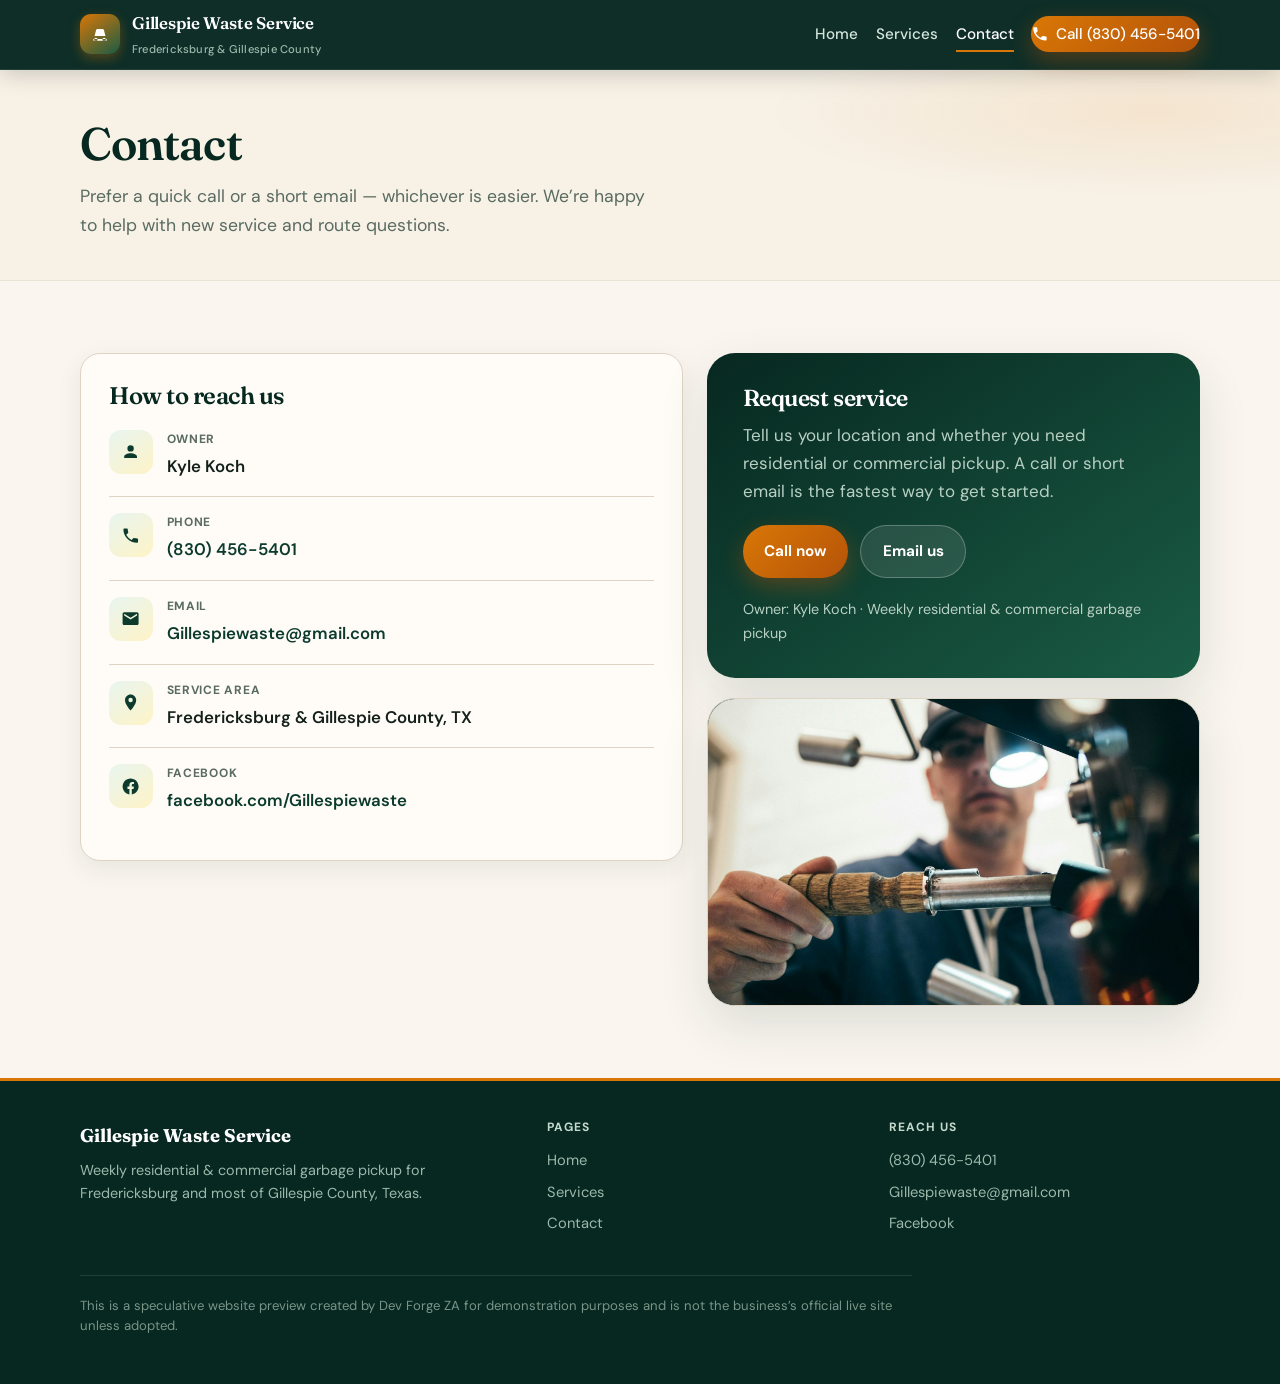
==== commit 15b3b91d: "Redesign Gillespie Waste preview as premium local marketing site Full visual rewrite: forest green +" ====
--- a/contact.html
+++ b/contact.html
@@ -4,88 +4,160 @@
   <meta charset="utf-8" />
   <meta name="viewport" content="width=device-width, initial-scale=1" />
   <title>Contact | Gillespie Waste Service</title>
-  <meta name="description" content="Call or text (830) 456-5401 · Gillespiewaste@gmail.com · Fredericksburg / Gillespie County, TX." />
-  <meta property="og:title" content="Gillespie Waste Service | Gillespie County, TX" />
-  <meta property="og:description" content="Call or text (830) 456-5401 · Gillespiewaste@gmail.com · Fredericksburg / Gillespie County, TX." />
-  <meta property="og:image" content="images/hero.jpg" />
-  <link rel="icon" href="data:image/svg+xml,%3Csvg xmlns='http://www.w3.org/2000/svg' viewBox='0 0 64 64'%3E%3Crect width='64' height='64' rx='14' fill='%23f0a202'/%3E%3Ctext x='32' y='42' text-anchor='middle' font-size='26' font-family='Arial' font-weight='700' fill='%2307110d'%3EG%3C/text%3E%3C/svg%3E" />
+  <meta name="description" content="Contact Gillespie Waste Service — call (830) 456-5401 or email Gillespiewaste@gmail.com. Owner Kyle Koch. Fredericksburg & Gillespie County, TX." />
+  <link rel="preconnect" href="https://fonts.googleapis.com" />
+  <link rel="preconnect" href="https://fonts.gstatic.com" crossorigin />
   <link rel="stylesheet" href="css/styles.css" />
 </head>
 <body>
-  <div class="topbar">
-    <div class="wrap">
-      <span>Weekly garbage pickup · Most of Gillespie County, TX</span>
-      <a href="tel:+18304565401">Call or text (830) 456-5401</a>
-    </div>
-  </div>
-  <header>
-    <div class="wrap nav">
+  <header class="site-header">
+    <div class="wrap nav-bar">
       <a class="brand" href="index.html">
-        <span class="brand-badge" aria-hidden="true">GW</span>
-        <span>
+        <span class="brand-mark" aria-hidden="true">
+          <svg viewBox="0 0 24 24" aria-hidden="true"><path d="M4 18h16v2H4zm1.5-3.5 1.8-7.2A2 2 0 0 1 9.25 6h5.5a2 2 0 0 1 1.95 1.3L18.5 14.5H5.5zM7 16.5a1.5 1.5 0 1 0 .001 3.999A1.5 1.5 0 0 0 7 16.5zm10 0a1.5 1.5 0 1 0 .001 3.999A1.5 1.5 0 0 0 17 16.5z"/></svg>
+        </span>
+        <span class="brand-text">
           <strong>Gillespie Waste Service</strong>
-          <small>Fredericksburg · Gillespie County</small>
+          <span>Fredericksburg &amp; Gillespie County</span>
         </span>
       </a>
-      <nav>
+      <button class="nav-toggle" type="button" aria-expanded="false" aria-controls="site-nav" aria-label="Open menu">
+        <svg viewBox="0 0 24 24" aria-hidden="true"><path fill="currentColor" d="M4 7h16v2H4zm0 4h16v2H4zm0 4h16v2H4z"/></svg>
+      </button>
+      <nav class="nav-links" id="site-nav">
         <a href="index.html">Home</a>
         <a href="services.html">Services</a>
         <a href="contact.html" aria-current="page">Contact</a>
-        <a class="btn btn-amber" href="tel:+18304565401">Call / Text (830) 456-5401</a>
+        <a class="btn btn-call" href="tel:+18304565401">
+          <svg viewBox="0 0 24 24" aria-hidden="true"><path d="M6.6 10.8c1.4 2.8 3.8 5.1 6.6 6.6l2.2-2.2c.3-.3.7-.4 1.1-.2 1.2.4 2.5.6 3.8.6.6 0 1 .4 1 1V20c0 .6-.4 1-1 1C10.6 21 3 13.4 3 4c0-.6.4-1 1-1h3.5c.6 0 1 .4 1 1 0 1.3.2 2.6.6 3.8.1.4 0 .8-.3 1.1L6.6 10.8z"/></svg>
+          Call (830) 456-5401
+        </a>
       </nav>
     </div>
   </header>
+
   <main>
-    <section>
+    <section class="page-hero">
       <div class="wrap">
-        <div class="eyebrow">Contact</div>
-        <h2 style="margin-top:1rem;">Let’s confirm your address</h2>
-        <p class="lead">Call or text anytime with questions. Email and Facebook work too.</p>
-        <div class="contact-grid">
-          <div class="contact-card">
-            <p class="phone-xl"><a href="tel:+18304565401">(830) 456-5401</a></p>
-            <p><strong>Call or text</strong> — primary way to start weekly pickup</p>
-            <p><strong>Email:</strong> <a href="mailto:Gillespiewaste@gmail.com">Gillespiewaste@gmail.com</a></p>
-            <p><strong>Facebook:</strong> <a href="https://www.facebook.com/Gillespiewaste/" target="_blank" rel="noopener">facebook.com/Gillespiewaste</a></p>
-            <p><strong>Owner:</strong> Kyle Koch</p>
-            <p><strong>Area:</strong> Fredericksburg / Gillespie County, TX</p>
-            <p style="margin-top:1rem;">Hours aren’t published here — please call or text to confirm the best time to reach us.</p>
-            <div class="cta-row" style="margin-top:1.3rem;">
-              <a class="btn btn-amber" href="tel:+18304565401">Call / Text now</a>
-              <a class="btn btn-green" href="mailto:Gillespiewaste@gmail.com?subject=Service%20inquiry">Send an email</a>
+        <h1>Contact</h1>
+        <p>Prefer a quick call or a short email — whichever is easier. We’re happy to help with new service and route questions.</p>
+      </div>
+    </section>
+
+    <section class="section">
+      <div class="wrap contact-grid">
+        <div class="contact-card">
+          <h2>How to reach us</h2>
+          <dl>
+            <div class="contact-row">
+              <div class="contact-icon" aria-hidden="true">
+                <svg viewBox="0 0 24 24"><path d="M12 12a4 4 0 1 0 0-8 4 4 0 0 0 0 8zm0 2c-4 0-8 2-8 4v2h16v-2c0-2-4-4-8-4z"/></svg>
+              </div>
+              <div>
+                <dt>Owner</dt>
+                <dd>Kyle Koch</dd>
+              </div>
             </div>
+            <div class="contact-row">
+              <div class="contact-icon" aria-hidden="true">
+                <svg viewBox="0 0 24 24"><path d="M6.6 10.8c1.4 2.8 3.8 5.1 6.6 6.6l2.2-2.2c.3-.3.7-.4 1.1-.2 1.2.4 2.5.6 3.8.6.6 0 1 .4 1 1V20c0 .6-.4 1-1 1C10.6 21 3 13.4 3 4c0-.6.4-1 1-1h3.5c.6 0 1 .4 1 1 0 1.3.2 2.6.6 3.8.1.4 0 .8-.3 1.1L6.6 10.8z"/></svg>
+              </div>
+              <div>
+                <dt>Phone</dt>
+                <dd><a href="tel:+18304565401">(830) 456-5401</a></dd>
+              </div>
+            </div>
+            <div class="contact-row">
+              <div class="contact-icon" aria-hidden="true">
+                <svg viewBox="0 0 24 24"><path d="M20 4H4c-1.1 0-2 .9-2 2v12c0 1.1.9 2 2 2h16c1.1 0 2-.9 2-2V6c0-1.1-.9-2-2-2zm0 4-8 5L4 8V6l8 5 8-5v2z"/></svg>
+              </div>
+              <div>
+                <dt>Email</dt>
+                <dd><a href="mailto:Gillespiewaste@gmail.com">Gillespiewaste@gmail.com</a></dd>
+              </div>
+            </div>
+            <div class="contact-row">
+              <div class="contact-icon" aria-hidden="true">
+                <svg viewBox="0 0 24 24"><path d="M12 2C8.1 2 5 5.1 5 9c0 5.2 7 13 7 13s7-7.8 7-13c0-3.9-3.1-7-7-7zm0 9.5A2.5 2.5 0 1 1 12 6a2.5 2.5 0 0 1 0 5.5z"/></svg>
+              </div>
+              <div>
+                <dt>Service area</dt>
+                <dd>Fredericksburg &amp; Gillespie County, TX</dd>
+              </div>
+            </div>
+            <div class="contact-row">
+              <div class="contact-icon" aria-hidden="true">
+                <svg viewBox="0 0 24 24"><path d="M22 12c0-5.5-4.5-10-10-10S2 6.5 2 12c0 5 3.7 9.1 8.5 9.9v-7H8.1V12h2.4V9.8c0-2.4 1.4-3.7 3.6-3.7 1 0 2.1.2 2.1.2v2.3h-1.2c-1.2 0-1.5.7-1.5 1.5V12h2.6l-.4 2.9h-2.2v7C18.3 21.1 22 17 22 12z"/></svg>
+              </div>
+              <div>
+                <dt>Facebook</dt>
+                <dd><a href="https://www.facebook.com/Gillespiewaste" target="_blank" rel="noopener noreferrer">facebook.com/Gillespiewaste</a></dd>
+              </div>
+            </div>
+          </dl>
+        </div>
+
+        <div>
+          <div class="cta-panel">
+            <h3>Request service</h3>
+            <p>
+              Tell us your location and whether you need residential or commercial pickup.
+              A call or short email is the fastest way to get started.
+            </p>
+            <div class="cta-row" style="margin-bottom:1.25rem">
+              <a class="btn btn-call" href="tel:+18304565401">Call now</a>
+              <a class="btn btn-ghost" href="mailto:Gillespiewaste@gmail.com?subject=Service%20inquiry">Email us</a>
+            </div>
+            <p class="muted" style="margin:0;font-size:0.9rem">
+              Owner: Kyle Koch · Weekly residential &amp; commercial garbage pickup
+            </p>
           </div>
-          <div class="dark-panel">
-            <h3>How to get started</h3>
-            <ol class="steps">
-              <li><div><strong style="color:#fff">Reach out</strong><div>Call or text (830) 456-5401</div></div></li>
-              <li><div><strong style="color:#fff">Confirm your address</strong><div>We’ll check whether you’re on a weekly route</div></div></li>
-              <li><div><strong style="color:#fff">Set up service</strong><div>Schedule and container details with the team</div></div></li>
-            </ol>
+          <div class="split-media" style="margin-top:1.25rem;aspect-ratio:16/10">
+            <img src="images/hero.jpg" alt="Local neighborhood served by Gillespie Waste Service" width="1200" height="750" loading="lazy" />
           </div>
         </div>
       </div>
     </section>
-    <section class="band" style="padding-top:0;">
-      <div class="wrap" style="padding-top:2rem;">
-        <img src="images/neighborhood.jpg" alt="Local residential area" width="1400" height="700" style="width:100%;height:280px;object-fit:cover;border-radius:28px;" />
-      </div>
-    </section>
   </main>
 
-  <footer>
+  <footer class="site-footer">
     <div class="wrap">
-      <p><strong style="color:#fff">Gillespie Waste Service</strong><br>
-      Fredericksburg / Gillespie County, TX ·
-      <a href="tel:+18304565401">(830) 456-5401</a> ·
-      <a href="mailto:Gillespiewaste@gmail.com">Gillespiewaste@gmail.com</a> ·
-      <a href="https://www.facebook.com/Gillespiewaste/" target="_blank" rel="noopener">Facebook</a></p>
-      <p class="footer-disclaimer">Heads up — this is an unofficial design preview by Dev Forge ZA for demonstration. It’s not Gillespie Waste Service’s official website unless they choose to use it.</p>
+      <div class="footer-grid">
+        <div class="footer-brand">
+          <strong>Gillespie Waste Service</strong>
+          <p>Weekly residential &amp; commercial garbage pickup for Fredericksburg and most of Gillespie County, Texas.</p>
+        </div>
+        <div class="footer-col">
+          <h4>Pages</h4>
+          <a href="index.html">Home</a>
+          <a href="services.html">Services</a>
+          <a href="contact.html">Contact</a>
+        </div>
+        <div class="footer-col">
+          <h4>Reach us</h4>
+          <a href="tel:+18304565401">(830) 456-5401</a>
+          <a href="mailto:Gillespiewaste@gmail.com">Gillespiewaste@gmail.com</a>
+          <a href="https://www.facebook.com/Gillespiewaste" target="_blank" rel="noopener noreferrer">Facebook</a>
+        </div>
+      </div>
+      <p class="footer-disclaimer">
+        This is a speculative website preview created by Dev Forge ZA for demonstration purposes
+        and is not the business’s official live site unless adopted.
+      </p>
     </div>
   </footer>
-  <div class="sticky-call" aria-label="Quick contact">
-    <a class="call" href="tel:+18304565401">Call / Text</a>
-    <a class="mail" href="mailto:Gillespiewaste@gmail.com">Email</a>
-  </div>
+
+  <script>
+    (function () {
+      var btn = document.querySelector('.nav-toggle');
+      var nav = document.getElementById('site-nav');
+      if (!btn || !nav) return;
+      btn.addEventListener('click', function () {
+        var open = nav.classList.toggle('is-open');
+        btn.setAttribute('aria-expanded', open ? 'true' : 'false');
+        btn.setAttribute('aria-label', open ? 'Close menu' : 'Open menu');
+      });
+    })();
+  </script>
 </body>
 </html>
--- a/css/styles.css
+++ b/css/styles.css
@@ -1,377 +1,725 @@
-@import url('https://fonts.googleapis.com/css2?family=Inter:wght@400;500;600;700;800&family=Space+Grotesk:wght@500;600;700&display=swap');
+/* Gillespie Waste Service — premium local marketing */
+@import url('https://fonts.googleapis.com/css2?family=DM+Sans:ital,opsz,wght@0,9..40,400;0,9..40,500;0,9..40,600;0,9..40,700;1,9..40,400&family=Fraunces:opsz,wght@9..144,500;9..144,600;9..144,700&display=swap');
 
 :root {
-  --bg: #0b1210;
-  --bg-soft: #121c18;
-  --panel: #16241e;
-  --paper: #f4f1ea;
-  --card: #ffffff;
-  --ink: #102018;
-  --muted: #5d6b64;
-  --line: #d8ded9;
-  --green: #1f8f5f;
-  --green-deep: #0f5c3c;
-  --amber: #f0a202;
-  --amber-deep: #c47d00;
-  --cream: #fff7e8;
-  --white: #f7faf8;
-  --shadow: 0 24px 60px rgba(8, 16, 12, 0.28);
-}
-
-* { box-sizing: border-box; }
+  --forest: #0c3b2e;
+  --forest-deep: #072820;
+  --forest-mid: #1a5c45;
+  --amber: #d97706;
+  --amber-deep: #b45309;
+  --amber-soft: #fef3c7;
+  --cream: #f7f1e6;
+  --cream-dark: #ebe3d4;
+  --paper: #faf6ef;
+  --card: #fffcf7;
+  --ink: #14201b;
+  --muted: #5a6b62;
+  --line: #ddd4c4;
+  --white: #ffffff;
+  --radius: 1.25rem;
+  --radius-lg: 1.75rem;
+  --shadow: 0 20px 50px rgba(7, 40, 32, 0.12);
+  --shadow-sm: 0 8px 24px rgba(7, 40, 32, 0.08);
+  --header-h: 4.25rem;
+  --font-display: "Fraunces", Georgia, "Times New Roman", serif;
+  --font-body: "DM Sans", system-ui, -apple-system, sans-serif;
+}
+
+*, *::before, *::after { box-sizing: border-box; }
 html { scroll-behavior: smooth; }
 body {
   margin: 0;
-  font-family: Inter, system-ui, sans-serif;
+  font-family: var(--font-body);
   color: var(--ink);
   background: var(--paper);
-  line-height: 1.55;
-}
-img { max-width: 100%; display: block; }
-a { color: var(--green-deep); }
-.wrap { width: min(1160px, calc(100% - 2rem)); margin: 0 auto; }
-
-.topbar {
-  background: #07110d;
-  color: #cfe3d8;
-  font-size: 0.85rem;
-  padding: 0.45rem 0;
-}
-.topbar .wrap { display: flex; justify-content: space-between; gap: 1rem; flex-wrap: wrap; }
-.topbar a { color: #fff; font-weight: 600; text-decoration: none; }
-
-header {
+  line-height: 1.65;
+  font-size: 1.0625rem;
+  -webkit-font-smoothing: antialiased;
+}
+img { max-width: 100%; height: auto; display: block; }
+a { color: var(--forest-mid); }
+a:hover { color: var(--amber-deep); }
+h1, h2, h3, h4 {
+  font-family: var(--font-display);
+  font-weight: 600;
+  line-height: 1.15;
+  letter-spacing: -0.02em;
+  color: var(--forest-deep);
+}
+p { margin: 0 0 1rem; }
+.wrap {
+  width: min(1120px, calc(100% - 2.5rem));
+  margin-inline: auto;
+}
+
+/* —— Header —— */
+.site-header {
   position: sticky;
   top: 0;
-  z-index: 40;
-  background: rgba(11, 18, 16, 0.94);
+  z-index: 100;
+  background: rgba(7, 40, 32, 0.97);
   backdrop-filter: blur(16px);
-  border-bottom: 1px solid rgba(255,255,255,0.08);
-}
-.nav {
+  -webkit-backdrop-filter: blur(16px);
+  border-bottom: 1px solid rgba(255, 255, 255, 0.08);
+  box-shadow: 0 4px 24px rgba(0, 0, 0, 0.18);
+}
+.nav-bar {
   display: flex;
   align-items: center;
   justify-content: space-between;
   gap: 1rem;
-  padding: 0.9rem 0;
+  min-height: var(--header-h);
+  padding: 0.65rem 0;
 }
 .brand {
   display: flex;
   align-items: center;
   gap: 0.75rem;
   text-decoration: none;
-  color: #fff;
-}
-.brand-badge {
-  width: 42px;
-  height: 42px;
-  border-radius: 12px;
-  background: linear-gradient(145deg, var(--amber), var(--green));
+  color: var(--white);
+  flex-shrink: 0;
+}
+.brand-mark {
+  width: 2.5rem;
+  height: 2.5rem;
+  border-radius: 0.7rem;
+  background: linear-gradient(145deg, var(--amber) 0%, var(--forest-mid) 100%);
   display: grid;
   place-items: center;
-  font-family: "Space Grotesk", sans-serif;
-  font-weight: 700;
-  color: #08110d;
-}
-.brand strong { display: block; font-size: 1rem; letter-spacing: -0.02em; }
-.brand small { display: block; color: #93b3a4; font-size: 0.72rem; font-weight: 500; }
-nav { display: flex; gap: 1rem; flex-wrap: wrap; align-items: center; }
-nav a {
-  color: #d5e6dd;
+  box-shadow: 0 4px 12px rgba(217, 119, 6, 0.35);
+}
+.brand-mark svg { width: 1.25rem; height: 1.25rem; fill: var(--white); }
+.brand-text strong {
+  display: block;
+  font-family: var(--font-display);
+  font-size: 1.05rem;
+  font-weight: 600;
+  letter-spacing: -0.01em;
+  color: var(--white);
+}
+.brand-text span {
+  display: block;
+  font-size: 0.7rem;
+  font-weight: 500;
+  color: #9cb8ab;
+  letter-spacing: 0.02em;
+  margin-top: 0.1rem;
+}
+.nav-links {
+  display: flex;
+  align-items: center;
+  gap: 0.35rem 1.1rem;
+  flex-wrap: wrap;
+}
+.nav-links a {
+  color: #d4e5db;
   text-decoration: none;
+  font-size: 0.95rem;
   font-weight: 500;
-  font-size: 0.95rem;
-}
-nav a[aria-current="page"] { color: #fff; }
-
+  padding: 0.35rem 0;
+  transition: color 0.15s ease;
+}
+.nav-links a:hover,
+.nav-links a[aria-current="page"] {
+  color: var(--white);
+}
+.nav-links a[aria-current="page"] {
+  box-shadow: inset 0 -2px 0 var(--amber);
+}
 .btn {
   display: inline-flex;
   align-items: center;
   justify-content: center;
-  gap: 0.4rem;
-  padding: 0.9rem 1.25rem;
+  gap: 0.45rem;
+  padding: 0.8rem 1.35rem;
   border-radius: 999px;
-  text-decoration: none;
+  font-family: var(--font-body);
   font-weight: 700;
   font-size: 0.95rem;
-  border: 0;
+  text-decoration: none !important;
+  border: none;
   cursor: pointer;
-  transition: transform .15s ease, filter .15s ease;
-}
-.btn:hover { transform: translateY(-1px); filter: brightness(1.05); }
-.btn-amber {
-  background: linear-gradient(135deg, var(--amber), var(--amber-deep));
-  color: #1a1200 !important;
-  box-shadow: 0 12px 28px rgba(240, 162, 2, 0.32);
+  transition: transform 0.15s ease, box-shadow 0.15s ease, background 0.15s ease;
+  white-space: nowrap;
+}
+.btn:hover { transform: translateY(-1px); }
+.btn:active { transform: translateY(0); }
+.btn-call {
+  background: linear-gradient(135deg, var(--amber) 0%, var(--amber-deep) 100%);
+  color: var(--white) !important;
+  box-shadow: 0 8px 22px rgba(180, 83, 9, 0.4);
+}
+.btn-call:hover {
+  box-shadow: 0 12px 28px rgba(180, 83, 9, 0.5);
+  color: var(--white) !important;
 }
 .btn-green {
-  background: linear-gradient(135deg, var(--green), var(--green-deep));
-  color: #fff !important;
-  box-shadow: 0 12px 28px rgba(31, 143, 95, 0.28);
+  background: linear-gradient(135deg, var(--forest-mid) 0%, var(--forest) 100%);
+  color: var(--white) !important;
+  box-shadow: 0 8px 22px rgba(12, 59, 46, 0.3);
+}
+.btn-green:hover { color: var(--white) !important; }
+.btn-outline {
+  background: transparent;
+  color: var(--forest) !important;
+  border: 2px solid var(--forest-mid);
+  box-shadow: none;
+}
+.btn-outline:hover {
+  background: var(--forest);
+  color: var(--white) !important;
+  border-color: var(--forest);
 }
 .btn-ghost {
-  background: rgba(255,255,255,0.08);
-  color: #fff !important;
-  border: 1px solid rgba(255,255,255,0.18);
-}
-
+  background: rgba(255, 255, 255, 0.1);
+  color: var(--white) !important;
+  border: 1px solid rgba(255, 255, 255, 0.25);
+  box-shadow: none;
+}
+.btn-ghost:hover {
+  background: rgba(255, 255, 255, 0.18);
+  color: var(--white) !important;
+}
+.btn svg { width: 1.1rem; height: 1.1rem; fill: currentColor; flex-shrink: 0; }
+
+.nav-toggle {
+  display: none;
+  width: 2.75rem;
+  height: 2.75rem;
+  border-radius: 0.65rem;
+  border: 1px solid rgba(255, 255, 255, 0.2);
+  background: rgba(255, 255, 255, 0.06);
+  color: var(--white);
+  cursor: pointer;
+  align-items: center;
+  justify-content: center;
+}
+.nav-toggle svg { width: 1.35rem; height: 1.35rem; }
+
+/* —— Hero —— */
 .hero {
   position: relative;
-  min-height: clamp(520px, 78vh, 720px);
-  display: grid;
-  align-items: end;
-  color: #fff;
+  padding: 3.5rem 0 4rem;
   overflow: hidden;
-  background: #0b1210;
-}
-.hero-media {
-  position: absolute;
-  inset: 0;
-}
-.hero-media img {
-  width: 100%;
-  height: 100%;
-  object-fit: cover;
-  transform: scale(1.02);
-}
-.hero-media::after {
+}
+.hero::before {
   content: "";
   position: absolute;
   inset: 0;
   background:
-    linear-gradient(90deg, rgba(7,14,11,0.92) 0%, rgba(7,14,11,0.72) 42%, rgba(7,14,11,0.35) 100%),
-    linear-gradient(180deg, rgba(7,14,11,0.25) 0%, rgba(7,14,11,0.75) 100%);
-}
-.hero-content {
+    radial-gradient(ellipse 80% 60% at 100% 0%, rgba(217, 119, 6, 0.08), transparent 55%),
+    radial-gradient(ellipse 70% 50% at 0% 100%, rgba(26, 92, 69, 0.1), transparent 50%);
+  pointer-events: none;
+}
+.hero-grid {
   position: relative;
-  z-index: 1;
-  padding: 5.5rem 0 3.5rem;
+  display: grid;
+  grid-template-columns: 1.05fr 0.95fr;
+  gap: 2.5rem;
+  align-items: center;
 }
 .eyebrow {
   display: inline-flex;
   align-items: center;
-  gap: 0.45rem;
-  padding: 0.4rem 0.85rem;
+  gap: 0.4rem;
+  padding: 0.4rem 0.9rem;
   border-radius: 999px;
-  background: rgba(240, 162, 2, 0.16);
-  border: 1px solid rgba(240, 162, 2, 0.35);
-  color: #ffd87a;
-  font-size: 0.82rem;
+  background: var(--amber-soft);
+  color: var(--amber-deep);
+  font-size: 0.8rem;
   font-weight: 700;
   letter-spacing: 0.04em;
   text-transform: uppercase;
+  margin-bottom: 1.15rem;
+}
+.eyebrow::before {
+  content: "";
+  width: 0.45rem;
+  height: 0.45rem;
+  border-radius: 50%;
+  background: var(--amber);
 }
 .hero h1 {
-  font-family: "Space Grotesk", Inter, sans-serif;
-  font-size: clamp(2.6rem, 6vw, 4.4rem);
-  line-height: 0.98;
-  letter-spacing: -0.035em;
+  font-size: clamp(2.4rem, 5vw, 3.55rem);
+  margin: 0 0 1.15rem;
   max-width: 11ch;
-  margin: 1rem 0 1rem;
-}
-.hero .sub {
-  max-width: 34rem;
-  color: #d5e4dc;
-  font-size: 1.12rem;
-  margin: 0 0 1.6rem;
-}
-.cta-row { display: flex; flex-wrap: wrap; gap: 0.75rem; }
-.hero-stats {
-  display: grid;
-  grid-template-columns: repeat(3, minmax(0, 1fr));
-  gap: 0.85rem;
-  margin-top: 2rem;
-  max-width: 640px;
-}
-.hero-stats div {
-  background: rgba(255,255,255,0.08);
-  border: 1px solid rgba(255,255,255,0.12);
-  border-radius: 18px;
-  padding: 1rem 1.05rem;
-  backdrop-filter: blur(8px);
-}
-.hero-stats strong {
-  display: block;
-  font-family: "Space Grotesk", sans-serif;
-  font-size: 1.15rem;
-  margin-bottom: 0.15rem;
-}
-.hero-stats span { color: #b7cfc3; font-size: 0.86rem; }
-
-section { padding: 4.25rem 0; }
-section h2 {
-  font-family: "Space Grotesk", Inter, sans-serif;
-  font-size: clamp(1.9rem, 3.4vw, 2.7rem);
-  letter-spacing: -0.03em;
-  line-height: 1.1;
-  margin: 0 0 0.8rem;
-}
-.lead { color: var(--muted); max-width: 40rem; margin: 0; font-size: 1.05rem; }
-
-.feature-grid {
-  display: grid;
-  grid-template-columns: 1.2fr 0.9fr 0.9fr;
-  gap: 1rem;
-  margin-top: 2rem;
-}
-.feature {
+}
+.hero-lead {
+  font-size: 1.125rem;
+  color: var(--muted);
+  max-width: 36rem;
+  margin: 0 0 1.75rem;
+  line-height: 1.7;
+}
+.cta-row {
+  display: flex;
+  flex-wrap: wrap;
+  gap: 0.75rem;
+  margin-bottom: 2rem;
+}
+.trust-strip {
+  display: grid;
+  grid-template-columns: repeat(3, 1fr);
+  gap: 0.75rem;
+}
+.trust-item {
   background: var(--card);
   border: 1px solid var(--line);
-  border-radius: 28px;
+  border-radius: 1rem;
+  padding: 0.95rem 1rem;
+  box-shadow: var(--shadow-sm);
+}
+.trust-item strong {
+  display: block;
+  font-family: var(--font-display);
+  font-size: 1.15rem;
+  color: var(--forest);
+  margin-bottom: 0.15rem;
+}
+.trust-item span {
+  font-size: 0.82rem;
+  color: var(--muted);
+  line-height: 1.35;
+}
+.hero-visual {
+  position: relative;
+}
+.hero-frame {
+  border-radius: var(--radius-lg);
   overflow: hidden;
-  box-shadow: 0 16px 40px rgba(16,32,24,0.06);
-}
-.feature-lg .feature-img { height: 280px; }
-.feature-img { height: 180px; overflow: hidden; }
-.feature-img img { width: 100%; height: 100%; object-fit: cover; }
-.feature-body { padding: 1.35rem 1.4rem 1.5rem; }
-.feature h3 {
-  margin: 0 0 0.45rem;
-  font-family: "Space Grotesk", sans-serif;
+  box-shadow: var(--shadow);
+  border: 1px solid var(--line);
+  aspect-ratio: 4 / 3;
+  background: var(--forest-deep);
+}
+.hero-frame img {
+  width: 100%;
+  height: 100%;
+  object-fit: cover;
+}
+.hero-badge {
+  position: absolute;
+  left: 1.25rem;
+  bottom: 1.25rem;
+  background: rgba(255, 252, 247, 0.96);
+  backdrop-filter: blur(8px);
+  border-radius: 1rem;
+  padding: 0.85rem 1.1rem;
+  box-shadow: var(--shadow-sm);
+  border: 1px solid var(--line);
+  max-width: 14rem;
+}
+.hero-badge strong {
+  display: block;
+  font-family: var(--font-display);
+  font-size: 0.95rem;
+  color: var(--forest-deep);
+}
+.hero-badge span {
+  font-size: 0.8rem;
+  color: var(--muted);
+}
+
+/* —— Sections —— */
+.section { padding: 4.5rem 0; }
+.section-head {
+  max-width: 38rem;
+  margin-bottom: 2.25rem;
+}
+.section-head h2 {
+  font-size: clamp(1.85rem, 3.2vw, 2.55rem);
+  margin: 0 0 0.75rem;
+}
+.section-head p {
+  color: var(--muted);
+  margin: 0;
+  font-size: 1.05rem;
+}
+.band {
+  background: var(--cream);
+  border-block: 1px solid var(--cream-dark);
+}
+.band-dark {
+  background: linear-gradient(165deg, var(--forest-deep) 0%, var(--forest) 55%, var(--forest-mid) 100%);
+  color: #e8f2ec;
+  border: none;
+}
+.band-dark h2,
+.band-dark h3 { color: var(--white); }
+.band-dark p { color: #b8d0c4; }
+.band-dark .muted { color: #9cb8ab; }
+
+/* —— Cards —— */
+.card-grid {
+  display: grid;
+  grid-template-columns: repeat(3, 1fr);
+  gap: 1.25rem;
+}
+.card {
+  background: var(--card);
+  border: 1px solid var(--line);
+  border-radius: var(--radius);
+  overflow: hidden;
+  box-shadow: var(--shadow-sm);
+  display: flex;
+  flex-direction: column;
+  transition: transform 0.2s ease, box-shadow 0.2s ease;
+}
+.card:hover {
+  transform: translateY(-3px);
+  box-shadow: var(--shadow);
+}
+.card-media {
+  aspect-ratio: 16 / 10;
+  overflow: hidden;
+  background: var(--cream-dark);
+}
+.card-media img {
+  width: 100%;
+  height: 100%;
+  object-fit: cover;
+  transition: transform 0.4s ease;
+}
+.card:hover .card-media img { transform: scale(1.04); }
+.card-body { padding: 1.35rem 1.4rem 1.5rem; flex: 1; display: flex; flex-direction: column; }
+.card-body h3 {
   font-size: 1.25rem;
-  letter-spacing: -0.02em;
-}
-.feature p { margin: 0; color: var(--muted); }
-
+  margin: 0 0 0.5rem;
+}
+.card-body p {
+  color: var(--muted);
+  margin: 0;
+  flex: 1;
+  font-size: 0.98rem;
+}
+.card-icon {
+  width: 3rem;
+  height: 3rem;
+  border-radius: 0.85rem;
+  background: linear-gradient(145deg, #e8f5ef, var(--amber-soft));
+  display: grid;
+  place-items: center;
+  margin-bottom: 1rem;
+}
+.card-icon svg {
+  width: 1.4rem;
+  height: 1.4rem;
+  fill: var(--forest);
+}
+
+/* —— Split layouts —— */
 .split {
   display: grid;
-  grid-template-columns: 1.05fr 0.95fr;
-  gap: 1.4rem;
-  align-items: stretch;
-  margin-top: 2rem;
-}
-.photo-card {
+  grid-template-columns: 1fr 1fr;
+  gap: 2.5rem;
+  align-items: center;
+}
+.split-media {
+  border-radius: var(--radius-lg);
+  overflow: hidden;
+  box-shadow: var(--shadow);
+  border: 1px solid var(--line);
+  aspect-ratio: 5 / 4;
+  background: var(--forest-deep);
+}
+.split-media img {
+  width: 100%;
+  height: 100%;
+  object-fit: cover;
+}
+.split-copy h2 {
+  font-size: clamp(1.75rem, 3vw, 2.35rem);
+  margin: 0 0 1rem;
+}
+.split-copy .lead {
+  color: var(--muted);
+  margin: 0 0 1.5rem;
+  font-size: 1.05rem;
+}
+.check-list {
+  list-style: none;
+  margin: 0 0 1.75rem;
+  padding: 0;
+}
+.check-list li {
   position: relative;
-  border-radius: 32px;
-  overflow: hidden;
-  min-height: 360px;
+  padding: 0.55rem 0 0.55rem 1.85rem;
+  color: var(--ink);
+  border-bottom: 1px solid var(--line);
+  font-weight: 500;
+}
+.check-list li:last-child { border-bottom: none; }
+.check-list li::before {
+  content: "";
+  position: absolute;
+  left: 0;
+  top: 0.85rem;
+  width: 1.1rem;
+  height: 1.1rem;
+  border-radius: 50%;
+  background: var(--forest-mid) url("data:image/svg+xml,%3Csvg xmlns='http://www.w3.org/2000/svg' viewBox='0 0 16 16'%3E%3Cpath fill='%23fff' d='M6.5 11.2 3.3 8l1.1-1.1 2.1 2.1 4.6-4.6L12.2 5.5z'/%3E%3C/svg%3E") center / 0.7rem no-repeat;
+}
+
+/* —— CTA panel —— */
+.cta-panel {
+  background: linear-gradient(145deg, var(--forest-deep), var(--forest-mid));
+  border-radius: var(--radius-lg);
+  padding: 2rem 2.25rem;
+  color: #e8f2ec;
   box-shadow: var(--shadow);
 }
-.photo-card img { width: 100%; height: 100%; object-fit: cover; min-height: 360px; }
-.photo-card .badge {
-  position: absolute;
-  left: 1.1rem;
-  bottom: 1.1rem;
-  right: 1.1rem;
-  background: rgba(255,255,255,0.95);
-  border-radius: 18px;
-  padding: 1rem 1.1rem;
-}
-.photo-card .badge strong { display: block; font-family: "Space Grotesk", sans-serif; }
-.photo-card .badge span { color: var(--muted); font-size: 0.92rem; }
-
-.dark-panel {
-  background: linear-gradient(160deg, #0d1a15, #145239 70%, #1a7a52);
-  color: #edf7f1;
-  border-radius: 32px;
-  padding: 2rem;
-  box-shadow: var(--shadow);
-}
-.dark-panel h3 {
-  font-family: "Space Grotesk", sans-serif;
-  font-size: 1.55rem;
-  margin: 0 0 0.7rem;
-  letter-spacing: -0.02em;
-}
-.dark-panel p { color: #c6ddd1; margin: 0 0 1rem; }
-.dark-panel a { color: #fff; font-weight: 700; text-decoration: none; }
-.list { margin: 0; padding-left: 1.1rem; color: var(--muted); }
-.list li { margin: 0.45rem 0; }
-
-.band { background: #ebe6db; border-block: 1px solid #ddd4c4; }
-.band-dark {
+.cta-panel h3 {
+  color: var(--white);
+  font-size: 1.45rem;
+  margin: 0 0 0.6rem;
+}
+.cta-panel p {
+  color: #b8d0c4;
+  margin: 0 0 1.25rem;
+}
+.cta-panel a:not(.btn) {
+  color: #fde68a;
+  font-weight: 600;
+  text-decoration: none;
+}
+.cta-panel a:not(.btn):hover { text-decoration: underline; }
+
+/* —— Page hero (inner) —— */
+.page-hero {
+  padding: 3rem 0 2.5rem;
   background:
-    radial-gradient(circle at 15% 20%, rgba(240,162,2,0.18), transparent 35%),
-    linear-gradient(135deg, #0b1210, #123528);
-  color: #fff;
-}
-.band-dark .lead { color: #b9cfc3; }
-
-.steps {
-  counter-reset: step;
-  list-style: none;
-  margin: 1.5rem 0 0;
-  padding: 0;
-  display: grid;
-  gap: 0.85rem;
-}
-.steps li {
-  counter-increment: step;
-  display: grid;
-  grid-template-columns: auto 1fr;
-  gap: 0.9rem;
+    radial-gradient(ellipse 60% 80% at 90% 20%, rgba(217, 119, 6, 0.1), transparent 50%),
+    var(--cream);
+  border-bottom: 1px solid var(--cream-dark);
+}
+.page-hero h1 {
+  font-size: clamp(2.1rem, 4vw, 2.85rem);
+  margin: 0 0 0.75rem;
+}
+.page-hero p {
+  color: var(--muted);
+  max-width: 36rem;
+  margin: 0;
+  font-size: 1.1rem;
+}
+
+/* —— Contact —— */
+.contact-grid {
+  display: grid;
+  grid-template-columns: 1.1fr 0.9fr;
+  gap: 1.5rem;
   align-items: start;
-  background: rgba(255,255,255,0.06);
-  border: 1px solid rgba(255,255,255,0.1);
-  border-radius: 18px;
-  padding: 1rem 1.1rem;
-}
-.steps li::before {
-  content: counter(step);
-  width: 2rem;
-  height: 2rem;
-  border-radius: 50%;
-  background: var(--amber);
-  color: #1a1200;
-  display: grid;
-  place-items: center;
-  font-weight: 800;
-}
-.contact-grid {
-  display: grid;
-  grid-template-columns: 1.1fr 0.9fr;
-  gap: 1.25rem;
-  margin-top: 2rem;
 }
 .contact-card {
   background: var(--card);
   border: 1px solid var(--line);
-  border-radius: 28px;
-  padding: 1.6rem;
-}
-.contact-card p { margin: 0.55rem 0; color: var(--muted); }
-.contact-card strong { color: var(--ink); }
-
-.phone-xl {
-  font-family: "Space Grotesk", sans-serif;
-  font-size: clamp(1.8rem, 4vw, 2.6rem);
-  letter-spacing: -0.03em;
-  margin: 0.4rem 0 1rem;
-}
-.phone-xl a { color: inherit; text-decoration: none; }
-
-footer {
-  background: #07110d;
-  color: #9fb4aa;
-  padding: 2rem 0 5.5rem;
+  border-radius: var(--radius);
+  padding: 1.75rem;
+  box-shadow: var(--shadow-sm);
+}
+.contact-card h2 {
+  font-size: 1.5rem;
+  margin: 0 0 1.25rem;
+}
+.contact-row {
+  display: grid;
+  grid-template-columns: 2.75rem 1fr;
+  gap: 0.85rem;
+  align-items: start;
+  padding: 1rem 0;
+  border-bottom: 1px solid var(--line);
+}
+.contact-row:last-child { border-bottom: none; padding-bottom: 0; }
+.contact-row:first-of-type { padding-top: 0; }
+.contact-icon {
+  width: 2.75rem;
+  height: 2.75rem;
+  border-radius: 0.75rem;
+  background: linear-gradient(145deg, #e8f5ef, var(--amber-soft));
+  display: grid;
+  place-items: center;
+}
+.contact-icon svg { width: 1.2rem; height: 1.2rem; fill: var(--forest); }
+.contact-row dt {
+  font-size: 0.75rem;
+  font-weight: 700;
+  text-transform: uppercase;
+  letter-spacing: 0.06em;
+  color: var(--muted);
+  margin: 0 0 0.2rem;
+}
+.contact-row dd {
+  margin: 0;
+  font-weight: 600;
+  font-size: 1.05rem;
+  color: var(--ink);
+}
+.contact-row dd a {
+  color: var(--forest);
+  text-decoration: none;
+  font-weight: 600;
+}
+.contact-row dd a:hover { color: var(--amber-deep); }
+
+/* —— Services detail —— */
+.service-block {
+  display: grid;
+  grid-template-columns: 1fr 1fr;
+  gap: 1.5rem;
+  margin-bottom: 1.5rem;
+}
+.service-block:last-child { margin-bottom: 0; }
+.service-card {
+  background: var(--card);
+  border: 1px solid var(--line);
+  border-radius: var(--radius);
+  overflow: hidden;
+  box-shadow: var(--shadow-sm);
+}
+.service-card .card-media { aspect-ratio: 16 / 9; }
+.service-card .card-body { padding: 1.5rem 1.6rem 1.65rem; }
+.service-card h3 { font-size: 1.35rem; margin: 0 0 0.55rem; }
+.pill-row {
+  display: flex;
+  flex-wrap: wrap;
+  gap: 0.5rem;
+  margin-top: 1.1rem;
+}
+.pill {
+  display: inline-flex;
+  padding: 0.35rem 0.75rem;
+  border-radius: 999px;
+  background: #e8f5ef;
+  color: var(--forest);
+  font-size: 0.8rem;
+  font-weight: 600;
+}
+
+/* —— Quote / closer —— */
+.closer {
+  display: grid;
+  grid-template-columns: 1fr 1fr;
+  gap: 2rem;
+  align-items: center;
+}
+.closer-quote {
+  font-family: var(--font-display);
+  font-size: clamp(1.5rem, 2.8vw, 2.1rem);
+  line-height: 1.3;
+  color: var(--forest-deep);
+  margin: 0 0 0.75rem;
+  max-width: 16ch;
+}
+.closer .muted { margin: 0; }
+
+/* —— Footer —— */
+.site-footer {
+  background: var(--forest-deep);
+  color: #9cb8ab;
+  padding: 2.5rem 0 2rem;
+  border-top: 3px solid var(--amber);
+}
+.footer-grid {
+  display: grid;
+  grid-template-columns: 1.4fr 1fr 1fr;
+  gap: 2rem;
+  margin-bottom: 2rem;
+}
+.footer-brand strong {
+  display: block;
+  font-family: var(--font-display);
+  font-size: 1.15rem;
+  color: var(--white);
+  margin-bottom: 0.5rem;
+}
+.footer-brand p {
+  margin: 0;
   font-size: 0.9rem;
-}
-footer a { color: #e8f3ed; text-decoration: none; font-weight: 600; }
-.footer-disclaimer { margin-top: 0.9rem; max-width: 46rem; color: #7f948a; }
-
-.sticky-call {
-  position: fixed;
-  left: 0; right: 0; bottom: 0;
-  display: none;
-  gap: 0.5rem;
-  padding: 0.7rem;
-  background: rgba(7,17,13,0.96);
-  z-index: 50;
-}
-.sticky-call a {
-  flex: 1;
-  text-align: center;
+  line-height: 1.55;
+}
+.footer-col h4 {
+  font-family: var(--font-body);
+  font-size: 0.75rem;
+  font-weight: 700;
+  text-transform: uppercase;
+  letter-spacing: 0.08em;
+  color: #c5d9ce;
+  margin: 0 0 0.85rem;
+}
+.footer-col a {
+  display: block;
+  color: #9cb8ab;
   text-decoration: none;
-  font-weight: 800;
-  padding: 0.9rem 0.5rem;
-  border-radius: 14px;
-}
-.sticky-call .call { background: var(--amber); color: #1a1200; }
-.sticky-call .mail { background: var(--green); color: #fff; }
-
+  font-size: 0.92rem;
+  margin-bottom: 0.45rem;
+}
+.footer-col a:hover { color: var(--amber-soft); }
+.footer-disclaimer {
+  border-top: 1px solid rgba(255, 255, 255, 0.1);
+  padding-top: 1.25rem;
+  font-size: 0.82rem;
+  line-height: 1.55;
+  color: #7a9588;
+  max-width: 52rem;
+}
+
+/* —— Utilities —— */
+.sr-only {
+  position: absolute;
+  width: 1px;
+  height: 1px;
+  padding: 0;
+  margin: -1px;
+  overflow: hidden;
+  clip: rect(0, 0, 0, 0);
+  border: 0;
+}
+
+/* —— Responsive —— */
 @media (max-width: 900px) {
-  .feature-grid, .split, .contact-grid, .hero-stats { grid-template-columns: 1fr; }
-  .nav { flex-direction: column; align-items: flex-start; }
-  .sticky-call { display: flex; }
-  .hero-content { padding-top: 4rem; }
-}
+  .hero-grid,
+  .split,
+  .closer,
+  .contact-grid,
+  .service-block,
+  .card-grid {
+    grid-template-columns: 1fr;
+  }
+  .trust-strip { grid-template-columns: 1fr; }
+  .footer-grid { grid-template-columns: 1fr; gap: 1.5rem; }
+  .hero { padding: 2.5rem 0 3rem; }
+  .section { padding: 3.25rem 0; }
+  .nav-toggle { display: inline-flex; }
+  .nav-links {
+    display: none;
+    position: absolute;
+    top: 100%;
+    left: 0;
+    right: 0;
+    flex-direction: column;
+    align-items: stretch;
+    gap: 0;
+    background: var(--forest-deep);
+    padding: 0.75rem 1.25rem 1.25rem;
+    border-bottom: 1px solid rgba(255, 255, 255, 0.08);
+    box-shadow: 0 16px 32px rgba(0, 0, 0, 0.25);
+  }
+  .nav-links.is-open { display: flex; }
+  .nav-links a {
+    padding: 0.85rem 0.25rem;
+    border-bottom: 1px solid rgba(255, 255, 255, 0.08);
+  }
+  .nav-links .btn-call {
+    margin-top: 0.75rem;
+    width: 100%;
+    justify-content: center;
+  }
+  .site-header { position: sticky; }
+  .nav-bar { position: relative; }
+  .hero h1 { max-width: none; }
+  .split-media { aspect-ratio: 16 / 10; }
+}
+
+@media (min-width: 901px) {
+  .nav-links { display: flex !important; }
+}
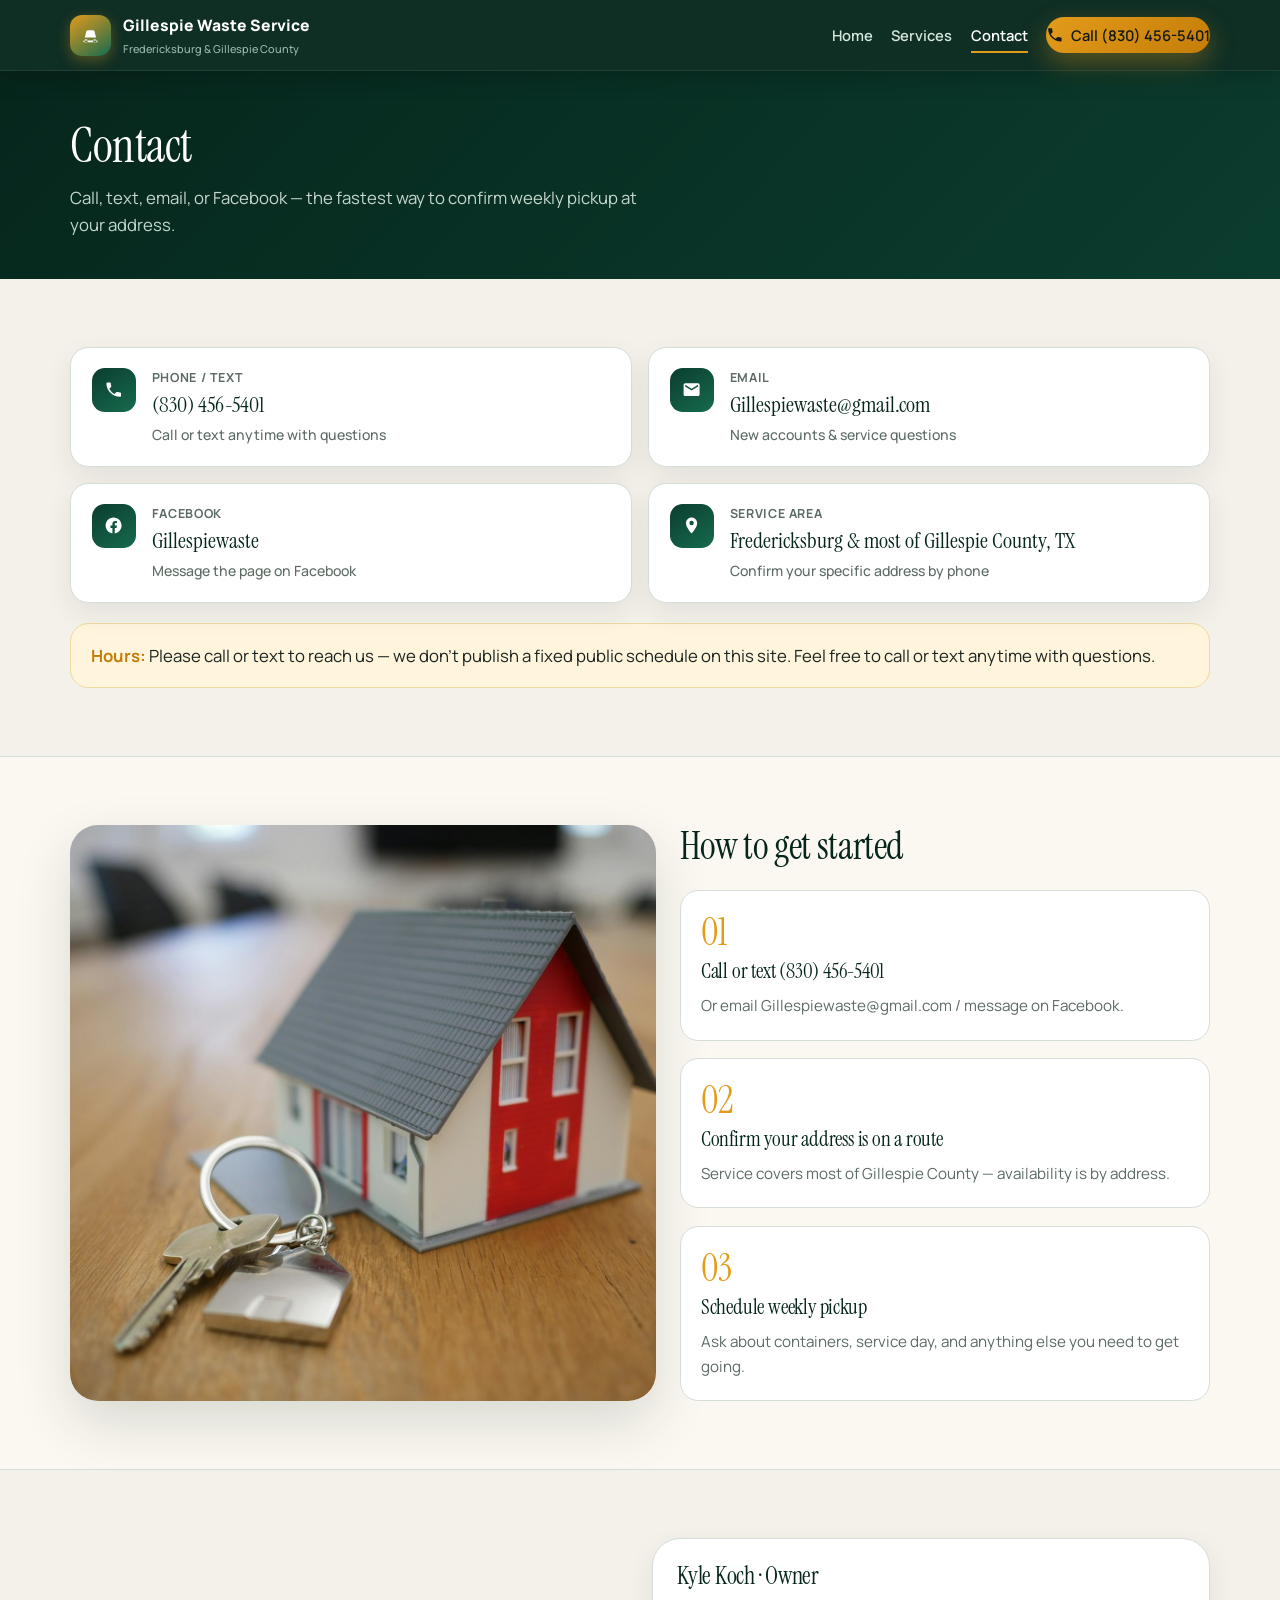
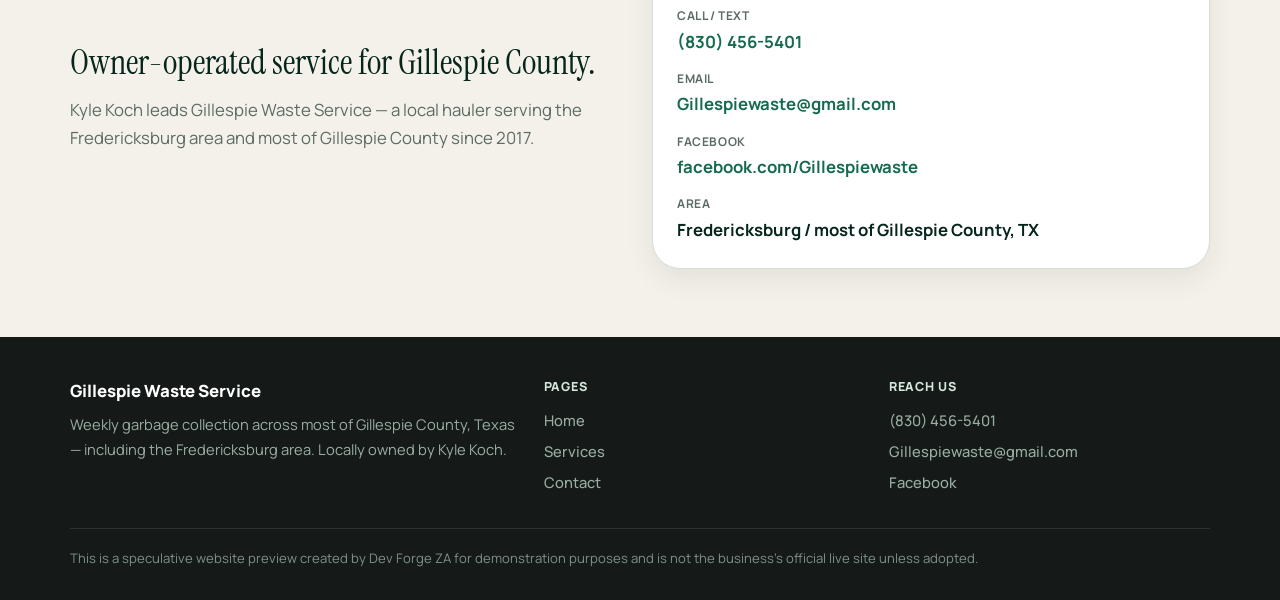
==== commit b64f45a0: "Full premium redesign: Gillespie Waste marketing site Replace prior layout with distinctive forest/a" ====
--- a/contact.html
+++ b/contact.html
@@ -3,35 +3,26 @@
 <head>
   <meta charset="utf-8" />
   <meta name="viewport" content="width=device-width, initial-scale=1" />
-  <title>Contact | Gillespie Waste Service</title>
-  <meta name="description" content="Contact Gillespie Waste Service — call (830) 456-5401 or email Gillespiewaste@gmail.com. Owner Kyle Koch. Fredericksburg & Gillespie County, TX." />
-  <link rel="preconnect" href="https://fonts.googleapis.com" />
-  <link rel="preconnect" href="https://fonts.gstatic.com" crossorigin />
-  <link rel="stylesheet" href="css/styles.css" />
+  <title>Contact | Gillespie Waste Service · (830) 456-5401</title>
+  <meta name="description" content="Contact Gillespie Waste Service — call or text (830) 456-5401, email Gillespiewaste@gmail.com, or message on Facebook. Owner Kyle Koch." />
+  <link rel="stylesheet" href="styles.css" />
 </head>
 <body>
   <header class="site-header">
     <div class="wrap nav-bar">
       <a class="brand" href="index.html">
-        <span class="brand-mark" aria-hidden="true">
-          <svg viewBox="0 0 24 24" aria-hidden="true"><path d="M4 18h16v2H4zm1.5-3.5 1.8-7.2A2 2 0 0 1 9.25 6h5.5a2 2 0 0 1 1.95 1.3L18.5 14.5H5.5zM7 16.5a1.5 1.5 0 1 0 .001 3.999A1.5 1.5 0 0 0 7 16.5zm10 0a1.5 1.5 0 1 0 .001 3.999A1.5 1.5 0 0 0 17 16.5z"/></svg>
-        </span>
+        <span class="brand-mark" aria-hidden="true"><svg viewBox="0 0 24 24" aria-hidden="true"><path d="M4 18h16v2H4zm1.5-3.5 1.8-7.2A2 2 0 0 1 9.25 6h5.5a2 2 0 0 1 1.95 1.3L18.5 14.5H5.5zM7 16.5a1.5 1.5 0 1 0 .001 3.999A1.5 1.5 0 0 0 7 16.5zm10 0a1.5 1.5 0 1 0 .001 3.999A1.5 1.5 0 0 0 17 16.5z"/></svg></span>
         <span class="brand-text">
           <strong>Gillespie Waste Service</strong>
           <span>Fredericksburg &amp; Gillespie County</span>
         </span>
       </a>
-      <button class="nav-toggle" type="button" aria-expanded="false" aria-controls="site-nav" aria-label="Open menu">
-        <svg viewBox="0 0 24 24" aria-hidden="true"><path fill="currentColor" d="M4 7h16v2H4zm0 4h16v2H4zm0 4h16v2H4z"/></svg>
-      </button>
+      <button class="nav-toggle" type="button" aria-expanded="false" aria-controls="site-nav" aria-label="Open menu"><svg viewBox="0 0 24 24" aria-hidden="true"><path d="M4 7h16v2H4zm0 4h16v2H4zm0 4h16v2H4z"/></svg></button>
       <nav class="nav-links" id="site-nav">
         <a href="index.html">Home</a>
         <a href="services.html">Services</a>
         <a href="contact.html" aria-current="page">Contact</a>
-        <a class="btn btn-call" href="tel:+18304565401">
-          <svg viewBox="0 0 24 24" aria-hidden="true"><path d="M6.6 10.8c1.4 2.8 3.8 5.1 6.6 6.6l2.2-2.2c.3-.3.7-.4 1.1-.2 1.2.4 2.5.6 3.8.6.6 0 1 .4 1 1V20c0 .6-.4 1-1 1C10.6 21 3 13.4 3 4c0-.6.4-1 1-1h3.5c.6 0 1 .4 1 1 0 1.3.2 2.6.6 3.8.1.4 0 .8-.3 1.1L6.6 10.8z"/></svg>
-          Call (830) 456-5401
-        </a>
+        <a class="btn btn-call" href="tel:+18304565401"><svg viewBox="0 0 24 24" aria-hidden="true"><path d="M6.6 10.8c1.4 2.8 3.8 5.1 6.6 6.6l2.2-2.2c.3-.3.7-.4 1.1-.2 1.2.4 2.5.6 3.8.6.6 0 1 .4 1 1V20c0 .6-.4 1-1 1C10.6 21 3 13.4 3 4c0-.6.4-1 1-1h3.5c.6 0 1 .4 1 1 0 1.3.2 2.6.6 3.8.1.4 0 .8-.3 1.1L6.6 10.8z"/></svg> Call (830) 456-5401</a>
       </nav>
     </div>
   </header>
@@ -40,81 +31,96 @@
     <section class="page-hero">
       <div class="wrap">
         <h1>Contact</h1>
-        <p>Prefer a quick call or a short email — whichever is easier. We’re happy to help with new service and route questions.</p>
+        <p>Call, text, email, or Facebook — the fastest way to confirm weekly pickup at your address.</p>
       </div>
     </section>
 
     <section class="section">
-      <div class="wrap contact-grid">
-        <div class="contact-card">
-          <h2>How to reach us</h2>
-          <dl>
-            <div class="contact-row">
-              <div class="contact-icon" aria-hidden="true">
-                <svg viewBox="0 0 24 24"><path d="M12 12a4 4 0 1 0 0-8 4 4 0 0 0 0 8zm0 2c-4 0-8 2-8 4v2h16v-2c0-2-4-4-8-4z"/></svg>
-              </div>
-              <div>
-                <dt>Owner</dt>
-                <dd>Kyle Koch</dd>
-              </div>
-            </div>
-            <div class="contact-row">
-              <div class="contact-icon" aria-hidden="true">
-                <svg viewBox="0 0 24 24"><path d="M6.6 10.8c1.4 2.8 3.8 5.1 6.6 6.6l2.2-2.2c.3-.3.7-.4 1.1-.2 1.2.4 2.5.6 3.8.6.6 0 1 .4 1 1V20c0 .6-.4 1-1 1C10.6 21 3 13.4 3 4c0-.6.4-1 1-1h3.5c.6 0 1 .4 1 1 0 1.3.2 2.6.6 3.8.1.4 0 .8-.3 1.1L6.6 10.8z"/></svg>
-              </div>
-              <div>
-                <dt>Phone</dt>
-                <dd><a href="tel:+18304565401">(830) 456-5401</a></dd>
-              </div>
-            </div>
-            <div class="contact-row">
-              <div class="contact-icon" aria-hidden="true">
-                <svg viewBox="0 0 24 24"><path d="M20 4H4c-1.1 0-2 .9-2 2v12c0 1.1.9 2 2 2h16c1.1 0 2-.9 2-2V6c0-1.1-.9-2-2-2zm0 4-8 5L4 8V6l8 5 8-5v2z"/></svg>
-              </div>
-              <div>
-                <dt>Email</dt>
-                <dd><a href="mailto:Gillespiewaste@gmail.com">Gillespiewaste@gmail.com</a></dd>
-              </div>
-            </div>
-            <div class="contact-row">
-              <div class="contact-icon" aria-hidden="true">
-                <svg viewBox="0 0 24 24"><path d="M12 2C8.1 2 5 5.1 5 9c0 5.2 7 13 7 13s7-7.8 7-13c0-3.9-3.1-7-7-7zm0 9.5A2.5 2.5 0 1 1 12 6a2.5 2.5 0 0 1 0 5.5z"/></svg>
-              </div>
-              <div>
-                <dt>Service area</dt>
-                <dd>Fredericksburg &amp; Gillespie County, TX</dd>
-              </div>
-            </div>
-            <div class="contact-row">
-              <div class="contact-icon" aria-hidden="true">
-                <svg viewBox="0 0 24 24"><path d="M22 12c0-5.5-4.5-10-10-10S2 6.5 2 12c0 5 3.7 9.1 8.5 9.9v-7H8.1V12h2.4V9.8c0-2.4 1.4-3.7 3.6-3.7 1 0 2.1.2 2.1.2v2.3h-1.2c-1.2 0-1.5.7-1.5 1.5V12h2.6l-.4 2.9h-2.2v7C18.3 21.1 22 17 22 12z"/></svg>
-              </div>
-              <div>
-                <dt>Facebook</dt>
-                <dd><a href="https://www.facebook.com/Gillespiewaste" target="_blank" rel="noopener noreferrer">facebook.com/Gillespiewaste</a></dd>
-              </div>
-            </div>
-          </dl>
+      <div class="wrap">
+        <div class="contact-grid">
+          <a class="contact-tile" href="tel:+18304565401">
+            <span class="icon"><svg viewBox="0 0 24 24" aria-hidden="true"><path d="M6.6 10.8c1.4 2.8 3.8 5.1 6.6 6.6l2.2-2.2c.3-.3.7-.4 1.1-.2 1.2.4 2.5.6 3.8.6.6 0 1 .4 1 1V20c0 .6-.4 1-1 1C10.6 21 3 13.4 3 4c0-.6.4-1 1-1h3.5c.6 0 1 .4 1 1 0 1.3.2 2.6.6 3.8.1.4 0 .8-.3 1.1L6.6 10.8z"/></svg></span>
+            <span>
+              <strong>Phone / text</strong>
+              <span>(830) 456-5401</span>
+              <em>Call or text anytime with questions</em>
+            </span>
+          </a>
+          <a class="contact-tile" href="mailto:Gillespiewaste@gmail.com">
+            <span class="icon"><svg viewBox="0 0 24 24" aria-hidden="true"><path d="M20 4H4c-1.1 0-2 .9-2 2v12c0 1.1.9 2 2 2h16c1.1 0 2-.9 2-2V6c0-1.1-.9-2-2-2zm0 4-8 5L4 8V6l8 5 8-5v2z"/></svg></span>
+            <span>
+              <strong>Email</strong>
+              <span>Gillespiewaste@gmail.com</span>
+              <em>New accounts &amp; service questions</em>
+            </span>
+          </a>
+          <a class="contact-tile" href="https://www.facebook.com/Gillespiewaste/" target="_blank" rel="noopener noreferrer">
+            <span class="icon"><svg viewBox="0 0 24 24" aria-hidden="true"><path d="M22 12c0-5.5-4.5-10-10-10S2 6.5 2 12c0 5 3.7 9.1 8.5 9.9v-7H8.1V12h2.4V9.8c0-2.4 1.4-3.7 3.6-3.7 1 0 2.1.2 2.1.2v2.3h-1.2c-1.2 0-1.5.7-1.5 1.5V12h2.6l-.4 2.9h-2.2v7C18.3 21.1 22 17 22 12z"/></svg></span>
+            <span>
+              <strong>Facebook</strong>
+              <span>Gillespiewaste</span>
+              <em>Message the page on Facebook</em>
+            </span>
+          </a>
+          <div class="contact-tile" style="cursor:default">
+            <span class="icon"><svg viewBox="0 0 24 24" aria-hidden="true"><path d="M12 2C8.1 2 5 5.1 5 9c0 5.2 7 13 7 13s7-7.8 7-13c0-3.9-3.1-7-7-7zm0 9.5A2.5 2.5 0 1 1 12 6a2.5 2.5 0 0 1 0 5.5z"/></svg></span>
+            <span>
+              <strong>Service area</strong>
+              <span>Fredericksburg &amp; most of Gillespie County, TX</span>
+              <em>Confirm your specific address by phone</em>
+            </span>
+          </div>
         </div>
 
+        <div class="hours-note">
+          <strong>Hours:</strong> Please call or text to reach us — we don’t publish a fixed public schedule on this site.
+          Feel free to call or text anytime with questions.
+        </div>
+      </div>
+    </section>
+
+    <section class="section band">
+      <div class="wrap split">
+        <div class="split-media">
+          <img src="images/neighborhood.jpg" alt="Neighborhood street served by weekly collection" width="1400" height="1051" loading="lazy" />
+        </div>
+        <div class="split-copy">
+          <h2>How to get started</h2>
+          <div class="steps" style="grid-template-columns:1fr;margin-top:0.75rem">
+            <div class="step">
+              <div class="step-num">01</div>
+              <h3>Call or text (830) 456-5401</h3>
+              <p>Or email Gillespiewaste@gmail.com / message on Facebook.</p>
+            </div>
+            <div class="step">
+              <div class="step-num">02</div>
+              <h3>Confirm your address is on a route</h3>
+              <p>Service covers most of Gillespie County — availability is by address.</p>
+            </div>
+            <div class="step">
+              <div class="step-num">03</div>
+              <h3>Schedule weekly pickup</h3>
+              <p>Ask about containers, service day, and anything else you need to get going.</p>
+            </div>
+          </div>
+        </div>
+      </div>
+    </section>
+
+    <section class="section">
+      <div class="wrap closer">
         <div>
-          <div class="cta-panel">
-            <h3>Request service</h3>
-            <p>
-              Tell us your location and whether you need residential or commercial pickup.
-              A call or short email is the fastest way to get started.
-            </p>
-            <div class="cta-row" style="margin-bottom:1.25rem">
-              <a class="btn btn-call" href="tel:+18304565401">Call now</a>
-              <a class="btn btn-ghost" href="mailto:Gillespiewaste@gmail.com?subject=Service%20inquiry">Email us</a>
-            </div>
-            <p class="muted" style="margin:0;font-size:0.9rem">
-              Owner: Kyle Koch · Weekly residential &amp; commercial garbage pickup
-            </p>
-          </div>
-          <div class="split-media" style="margin-top:1.25rem;aspect-ratio:16/10">
-            <img src="images/hero.jpg" alt="Local neighborhood served by Gillespie Waste Service" width="1200" height="750" loading="lazy" />
-          </div>
+          <p class="quote">Owner-operated service for Gillespie County.</p>
+          <p class="muted">Kyle Koch leads Gillespie Waste Service — a local hauler serving the Fredericksburg area and most of Gillespie County since 2017.</p>
+        </div>
+        <div class="owner-card">
+          <h3>Kyle Koch · Owner</h3>
+          <dl class="dl">
+            <div class="dl-row"><dt>Call / text</dt><dd><a href="tel:+18304565401">(830) 456-5401</a></dd></div>
+            <div class="dl-row"><dt>Email</dt><dd><a href="mailto:Gillespiewaste@gmail.com">Gillespiewaste@gmail.com</a></dd></div>
+            <div class="dl-row"><dt>Facebook</dt><dd><a href="https://www.facebook.com/Gillespiewaste/" target="_blank" rel="noopener noreferrer">facebook.com/Gillespiewaste</a></dd></div>
+            <div class="dl-row"><dt>Area</dt><dd>Fredericksburg / most of Gillespie County, TX</dd></div>
+          </dl>
         </div>
       </div>
     </section>
@@ -125,7 +131,7 @@
       <div class="footer-grid">
         <div class="footer-brand">
           <strong>Gillespie Waste Service</strong>
-          <p>Weekly residential &amp; commercial garbage pickup for Fredericksburg and most of Gillespie County, Texas.</p>
+          <p>Weekly garbage collection across most of Gillespie County, Texas — including the Fredericksburg area. Locally owned by Kyle Koch.</p>
         </div>
         <div class="footer-col">
           <h4>Pages</h4>
@@ -137,16 +143,16 @@
           <h4>Reach us</h4>
           <a href="tel:+18304565401">(830) 456-5401</a>
           <a href="mailto:Gillespiewaste@gmail.com">Gillespiewaste@gmail.com</a>
-          <a href="https://www.facebook.com/Gillespiewaste" target="_blank" rel="noopener noreferrer">Facebook</a>
+          <a href="https://www.facebook.com/Gillespiewaste/" target="_blank" rel="noopener noreferrer">Facebook</a>
         </div>
       </div>
-      <p class="footer-disclaimer">
-        This is a speculative website preview created by Dev Forge ZA for demonstration purposes
-        and is not the business’s official live site unless adopted.
-      </p>
+      <p class="disclaimer">This is a speculative website preview created by Dev Forge ZA for demonstration purposes and is not the business’s official live site unless adopted.</p>
     </div>
   </footer>
-
+  <div class="mobile-callbar" aria-label="Quick contact">
+    <a class="btn btn-call" href="tel:+18304565401"><svg viewBox="0 0 24 24" aria-hidden="true"><path d="M6.6 10.8c1.4 2.8 3.8 5.1 6.6 6.6l2.2-2.2c.3-.3.7-.4 1.1-.2 1.2.4 2.5.6 3.8.6.6 0 1 .4 1 1V20c0 .6-.4 1-1 1C10.6 21 3 13.4 3 4c0-.6.4-1 1-1h3.5c.6 0 1 .4 1 1 0 1.3.2 2.6.6 3.8.1.4 0 .8-.3 1.1L6.6 10.8z"/></svg> Call / Text</a>
+    <a class="btn btn-ghost" href="mailto:Gillespiewaste@gmail.com"><svg viewBox="0 0 24 24" aria-hidden="true"><path d="M20 4H4c-1.1 0-2 .9-2 2v12c0 1.1.9 2 2 2h16c1.1 0 2-.9 2-2V6c0-1.1-.9-2-2-2zm0 4-8 5L4 8V6l8 5 8-5v2z"/></svg> Email</a>
+  </div>
   <script>
     (function () {
       var btn = document.querySelector('.nav-toggle');
--- a/styles.css
+++ b/styles.css
@@ -0,0 +1,292 @@
+@import url("https://fonts.googleapis.com/css2?family=Manrope:wght@400;500;600;700;800&family=Instrument+Serif:ital@0;1&display=swap");
+
+:root {
+  --forest: #0b3d2e;
+  --forest-deep: #06261c;
+  --forest-mid: #166b4f;
+  --forest-soft: #e8f3ee;
+  --charcoal: #151a18;
+  --ink: #1c2420;
+  --muted: #5c6b63;
+  --line: #d5ddd7;
+  --paper: #f4f1ea;
+  --cream: #fbf8f1;
+  --card: #fff;
+  --amber: #e39b1a;
+  --amber-deep: #c47d08;
+  --amber-soft: #fff4dc;
+  --white: #fff;
+  --radius: 1.15rem;
+  --radius-lg: 1.75rem;
+  --shadow: 0 22px 55px rgba(6, 38, 28, .14);
+  --shadow-sm: 0 10px 28px rgba(6, 38, 28, .08);
+  --font: "Manrope", system-ui, sans-serif;
+  --display: "Instrument Serif", Georgia, serif;
+  --max: 1140px;
+  --header-h: 4.4rem;
+}
+
+*, *::before, *::after { box-sizing: border-box; }
+html { scroll-behavior: smooth; }
+body {
+  margin: 0; font-family: var(--font); color: var(--ink);
+  background: var(--paper); line-height: 1.65; font-size: 1.05rem;
+  -webkit-font-smoothing: antialiased; padding-bottom: 4.75rem;
+}
+@media (min-width: 860px) { body { padding-bottom: 0; } }
+img { max-width: 100%; height: auto; display: block; }
+a { color: var(--forest-mid); }
+a:hover { color: var(--amber-deep); }
+h1, h2, h3 { font-family: var(--display); font-weight: 400; line-height: 1.12; letter-spacing: -.01em; color: var(--forest-deep); margin: 0 0 .65rem; }
+p { margin: 0 0 1rem; }
+ul { margin: 0; padding: 0; list-style: none; }
+.wrap { width: min(var(--max), calc(100% - 2.25rem)); margin-inline: auto; }
+.muted { color: var(--muted); }
+.lead { color: var(--muted); font-size: 1.08rem; }
+
+/* Header */
+.site-header {
+  position: sticky; top: 0; z-index: 100;
+  background: rgba(6,38,28,.96); backdrop-filter: blur(14px); -webkit-backdrop-filter: blur(14px);
+  border-bottom: 1px solid rgba(255,255,255,.08); box-shadow: 0 6px 24px rgba(0,0,0,.22);
+}
+.nav-bar {
+  display: flex; align-items: center; justify-content: space-between;
+  gap: 1rem; min-height: var(--header-h); padding: .55rem 0; position: relative;
+}
+.brand { display: flex; align-items: center; gap: .75rem; text-decoration: none; color: var(--white); flex-shrink: 0; }
+.brand-mark {
+  width: 2.55rem; height: 2.55rem; border-radius: .75rem;
+  background: linear-gradient(145deg, var(--amber), var(--forest-mid));
+  display: grid; place-items: center; box-shadow: 0 4px 14px rgba(227,155,26,.35);
+}
+.brand-mark svg { width: 1.3rem; height: 1.3rem; fill: var(--white); }
+.brand-text strong { display: block; font-family: var(--font); font-size: .98rem; font-weight: 800; color: var(--white); }
+.brand-text span { display: block; font-size: .68rem; font-weight: 500; color: #9cb8ab; margin-top: .08rem; }
+.nav-toggle {
+  display: none; background: transparent; border: 1px solid rgba(255,255,255,.2);
+  color: var(--white); border-radius: .65rem; width: 2.6rem; height: 2.6rem;
+  place-items: center; cursor: pointer; padding: 0;
+}
+.nav-toggle svg { width: 1.25rem; height: 1.25rem; fill: currentColor; }
+.nav-links { display: flex; align-items: center; gap: .25rem 1.15rem; flex-wrap: wrap; }
+.nav-links a { color: #d4e5db; text-decoration: none; font-size: .92rem; font-weight: 600; padding: .35rem 0; }
+.nav-links a:hover, .nav-links a[aria-current="page"] { color: var(--white); }
+.nav-links a[aria-current="page"] { box-shadow: inset 0 -2px 0 var(--amber); }
+
+/* Buttons */
+.btn {
+  display: inline-flex; align-items: center; justify-content: center; gap: .45rem;
+  font-family: var(--font); font-weight: 700; font-size: .95rem;
+  padding: .85rem 1.35rem; border-radius: 999px; border: 0;
+  text-decoration: none; cursor: pointer; white-space: nowrap;
+  transition: transform .15s ease, box-shadow .15s ease, background .15s ease;
+}
+.btn:hover { transform: translateY(-1px); }
+.btn svg { width: 1.1rem; height: 1.1rem; fill: currentColor; flex-shrink: 0; }
+.btn-call {
+  background: linear-gradient(135deg, var(--amber), var(--amber-deep));
+  color: var(--charcoal) !important; box-shadow: 0 10px 26px rgba(227,155,26,.35);
+}
+.btn-call:hover { color: var(--charcoal) !important; }
+.btn-solid {
+  background: linear-gradient(135deg, var(--forest-mid), var(--forest));
+  color: var(--white) !important; box-shadow: 0 10px 26px rgba(11,61,46,.3);
+}
+.btn-outline {
+  background: transparent; color: var(--forest-deep) !important;
+  border: 1.5px solid var(--forest-mid);
+}
+.btn-outline:hover { background: var(--forest-soft); }
+.btn-ghost {
+  background: rgba(255,255,255,.12); color: var(--white) !important;
+  border: 1px solid rgba(255,255,255,.28);
+}
+.btn-ghost:hover { background: rgba(255,255,255,.2); color: var(--white) !important; }
+.btn-lg { padding: 1.05rem 1.6rem; font-size: 1.05rem; }
+
+/* Hero */
+.hero {
+  position: relative; color: var(--white); min-height: clamp(32rem, 78vh, 44rem);
+  display: grid; align-items: end; background: var(--forest-deep); overflow: hidden;
+}
+.hero-bg { position: absolute; inset: 0; z-index: 0; }
+.hero-bg img { width: 100%; height: 100%; object-fit: cover; filter: brightness(.55) saturate(1.05); }
+.hero-bg::after {
+  content: ""; position: absolute; inset: 0;
+  background:
+    linear-gradient(105deg, rgba(6,38,28,.92) 0%, rgba(6,38,28,.72) 42%, rgba(6,38,28,.35) 100%),
+    linear-gradient(to top, rgba(6,38,28,.85) 0%, transparent 45%);
+}
+.hero-content { position: relative; z-index: 1; padding: 4.5rem 0 3.25rem; }
+.eyebrow {
+  display: inline-flex; background: rgba(227,155,26,.18); color: #ffd88a;
+  border: 1px solid rgba(227,155,26,.35); font-size: .78rem; font-weight: 700;
+  letter-spacing: .06em; text-transform: uppercase; padding: .4rem .85rem;
+  border-radius: 999px; margin: 0 0 1.1rem;
+}
+.hero h1 { color: var(--white); font-size: clamp(2.55rem, 6.2vw, 4.15rem); max-width: 14ch; margin-bottom: 1rem; }
+.hero-lead { font-size: clamp(1.05rem, 2vw, 1.2rem); color: #d5e6dc; max-width: 36rem; margin-bottom: 1.6rem; }
+.cta-row { display: flex; flex-wrap: wrap; gap: .75rem; margin-bottom: 1.75rem; }
+.trust-pills { display: flex; flex-wrap: wrap; gap: .65rem; }
+.pill {
+  background: rgba(255,255,255,.1); border: 1px solid rgba(255,255,255,.16);
+  backdrop-filter: blur(8px); border-radius: 999px; padding: .55rem 1rem;
+  font-size: .88rem; font-weight: 600; color: #e8f3ee;
+}
+.pill strong { color: var(--amber); font-weight: 800; margin-right: .35rem; }
+
+/* Sections */
+.section { padding: 4.25rem 0; }
+.section-head { max-width: 38rem; margin-bottom: 2rem; }
+.section-head h2 { font-size: clamp(2rem, 3.5vw, 2.75rem); }
+.section-head p { color: var(--muted); margin: 0; font-size: 1.05rem; }
+.band { background: var(--cream); border-block: 1px solid var(--line); }
+.band-dark { background: linear-gradient(160deg, var(--forest-deep), var(--forest)); color: #e4efe9; }
+.band-dark h2, .band-dark h3 { color: var(--white); }
+.band-dark p { color: #c5d7cd; }
+
+.card-grid { display: grid; grid-template-columns: repeat(3, 1fr); gap: 1.15rem; }
+.card {
+  background: var(--card); border: 1px solid var(--line); border-radius: var(--radius-lg);
+  overflow: hidden; box-shadow: var(--shadow-sm); display: flex; flex-direction: column;
+  transition: transform .2s ease, box-shadow .2s ease;
+}
+.card:hover { transform: translateY(-3px); box-shadow: var(--shadow); }
+.card-media { aspect-ratio: 16/10; overflow: hidden; background: var(--forest-soft); }
+.card-media img { width: 100%; height: 100%; object-fit: cover; }
+.card-body { padding: 1.25rem 1.3rem 1.45rem; }
+.card-body h3 { font-size: 1.45rem; margin-bottom: .4rem; }
+.card-body p { color: var(--muted); margin: 0; font-size: .98rem; }
+
+.split { display: grid; grid-template-columns: 1.05fr .95fr; gap: 1.5rem; align-items: stretch; }
+.split-media { border-radius: var(--radius-lg); overflow: hidden; box-shadow: var(--shadow); min-height: 280px; }
+.split-media img { width: 100%; height: 100%; object-fit: cover; min-height: 320px; }
+.split-copy { display: flex; flex-direction: column; justify-content: center; }
+.split-copy h2 { font-size: clamp(1.85rem, 3vw, 2.45rem); }
+.check-list { margin: 1.1rem 0 1.5rem; display: grid; gap: .65rem; }
+.check-list li {
+  display: flex; gap: .7rem; align-items: flex-start; font-weight: 600; color: var(--ink);
+}
+.check-list li::before {
+  content: ""; flex-shrink: 0; width: 1.25rem; height: 1.25rem; margin-top: .15rem; border-radius: 50%;
+  background: var(--forest-mid) url("data:image/svg+xml,%3Csvg xmlns='http://www.w3.org/2000/svg' viewBox='0 0 24 24' fill='white'%3E%3Cpath d='M9.2 16.6 4.8 12.2l1.4-1.4 3 3 8-8 1.4 1.4z'/%3E%3C/svg%3E") center/.75rem no-repeat;
+}
+.cta-panel {
+  background: var(--forest-soft); border: 1px solid #c5ddd1;
+  border-radius: var(--radius); padding: 1.25rem 1.35rem;
+}
+.cta-panel h3 { font-size: 1.35rem; margin-bottom: .35rem; }
+.cta-panel p { color: var(--muted); margin-bottom: 1rem; }
+
+.steps { display: grid; grid-template-columns: repeat(3, 1fr); gap: 1.1rem; margin-top: 1.5rem; }
+.step { background: var(--card); border: 1px solid var(--line); border-radius: var(--radius); padding: 1.35rem 1.25rem; }
+.step-num { font-family: var(--display); font-size: 2.4rem; color: var(--amber); line-height: 1; margin-bottom: .5rem; }
+.step h3 { font-size: 1.3rem; }
+.step p { color: var(--muted); margin: 0; font-size: .95rem; }
+
+.closer { display: grid; grid-template-columns: 1fr 1fr; gap: 1.5rem; align-items: center; }
+.quote { font-family: var(--display); font-size: clamp(1.6rem, 3vw, 2.2rem); color: var(--forest-deep); line-height: 1.25; margin: 0 0 .75rem; }
+.owner-card {
+  background: var(--card); border: 1px solid var(--line); border-radius: var(--radius-lg);
+  padding: 1.5rem; box-shadow: var(--shadow-sm);
+}
+.owner-card h3 { font-size: 1.5rem; }
+.dl { display: grid; gap: .85rem; margin: 1rem 0 0; }
+.dl-row { display: grid; gap: .1rem; }
+.dl-row dt { font-size: .75rem; text-transform: uppercase; letter-spacing: .05em; color: var(--muted); font-weight: 700; margin: 0; }
+.dl-row dd { margin: 0; font-weight: 700; color: var(--forest-deep); }
+.dl-row dd a { font-weight: 700; text-decoration: none; }
+.dl-row dd a:hover { text-decoration: underline; }
+
+.page-hero {
+  background: linear-gradient(135deg, var(--forest-deep), var(--forest));
+  color: var(--white); padding: 3rem 0 2.5rem;
+}
+.page-hero h1 { color: var(--white); font-size: clamp(2.1rem, 4vw, 3rem); }
+.page-hero p { color: #c5d7cd; max-width: 36rem; margin: 0; }
+
+.service-block {
+  display: grid; grid-template-columns: 1fr 1.2fr; gap: 0;
+  background: var(--card); border: 1px solid var(--line); border-radius: var(--radius-lg);
+  overflow: hidden; box-shadow: var(--shadow-sm); margin-bottom: 1.25rem;
+}
+.service-block > img { width: 100%; height: 100%; object-fit: cover; min-height: 240px; }
+.service-block .body { padding: 1.5rem 1.5rem 1.6rem; }
+.service-block h3 { font-size: 1.6rem; }
+.service-block p { color: var(--muted); }
+
+.contact-grid { display: grid; grid-template-columns: repeat(2, 1fr); gap: 1rem; }
+.contact-tile {
+  display: flex; gap: 1rem; align-items: flex-start;
+  background: var(--card); border: 1px solid var(--line); border-radius: var(--radius);
+  padding: 1.25rem 1.3rem; text-decoration: none; color: inherit;
+  box-shadow: var(--shadow-sm); transition: transform .15s ease, border-color .15s ease;
+}
+a.contact-tile:hover { transform: translateY(-2px); border-color: var(--forest-mid); color: inherit; }
+.contact-tile .icon {
+  width: 2.75rem; height: 2.75rem; border-radius: .8rem; flex-shrink: 0;
+  background: linear-gradient(145deg, var(--forest), var(--forest-mid));
+  display: grid; place-items: center;
+}
+.contact-tile .icon svg { width: 1.2rem; height: 1.2rem; fill: var(--white); }
+.contact-tile strong {
+  display: block; font-family: var(--font); font-size: .78rem; text-transform: uppercase;
+  letter-spacing: .05em; color: var(--muted); margin-bottom: .2rem;
+}
+.contact-tile > span > span {
+  display: block; font-family: var(--display); font-size: 1.35rem;
+  color: var(--forest-deep); line-height: 1.25;
+}
+.contact-tile em {
+  display: block; font-style: normal; font-size: .88rem; color: var(--muted);
+  margin-top: .25rem; font-weight: 500;
+}
+.hours-note {
+  background: var(--amber-soft); border: 1px solid #f0d9a0;
+  border-radius: var(--radius); padding: 1.1rem 1.25rem; margin-top: 1.25rem;
+}
+.hours-note strong { color: var(--amber-deep); }
+
+.site-footer { background: var(--charcoal); color: #a8b8b0; padding: 2.5rem 0 2rem; font-size: .92rem; }
+.footer-grid { display: grid; grid-template-columns: 1.4fr 1fr 1fr; gap: 1.5rem; margin-bottom: 1.75rem; }
+.footer-brand strong { display: block; color: var(--white); font-size: 1.05rem; font-weight: 800; margin-bottom: .5rem; }
+.footer-brand p { margin: 0; color: #9aada3; max-width: 28rem; }
+.footer-col h4 {
+  font-family: var(--font); font-size: .78rem; font-weight: 800; text-transform: uppercase;
+  letter-spacing: .06em; color: #d5e6dc; margin: 0 0 .7rem;
+}
+.footer-col a { display: block; color: #9aada3; text-decoration: none; margin-bottom: .4rem; font-weight: 500; }
+.footer-col a:hover { color: var(--amber); }
+.disclaimer {
+  border-top: 1px solid rgba(255,255,255,.1); padding-top: 1.15rem;
+  font-size: .82rem; color: #7e9087; line-height: 1.55; margin: 0;
+}
+
+.mobile-callbar {
+  position: fixed; left: 0; right: 0; bottom: 0; z-index: 90;
+  display: flex; gap: .5rem; padding: .65rem .85rem;
+  background: rgba(6,38,28,.97); backdrop-filter: blur(12px);
+  border-top: 1px solid rgba(255,255,255,.1); box-shadow: 0 -8px 28px rgba(0,0,0,.25);
+}
+.mobile-callbar .btn { flex: 1; padding: .9rem .75rem; font-size: .9rem; }
+@media (min-width: 860px) { .mobile-callbar { display: none; } }
+
+@media (max-width: 900px) {
+  .card-grid, .steps, .closer, .split, .footer-grid, .contact-grid, .service-block { grid-template-columns: 1fr; }
+  .nav-toggle { display: grid; }
+  .nav-links {
+    display: none; position: absolute; left: 0; right: 0; top: 100%;
+    background: var(--forest-deep); flex-direction: column; align-items: stretch;
+    padding: .75rem 1.15rem 1.15rem; gap: .15rem;
+    border-bottom: 1px solid rgba(255,255,255,.1); z-index: 50;
+  }
+  .nav-links.is-open { display: flex; }
+  .nav-links a { padding: .75rem .35rem; }
+  .nav-links .btn-call { margin-top: .35rem; justify-content: center; }
+}
+@media (max-width: 520px) {
+  .hero-content { padding-top: 3.25rem; }
+  .cta-row .btn { width: 100%; }
+  .brand-text span { display: none; }
+}
